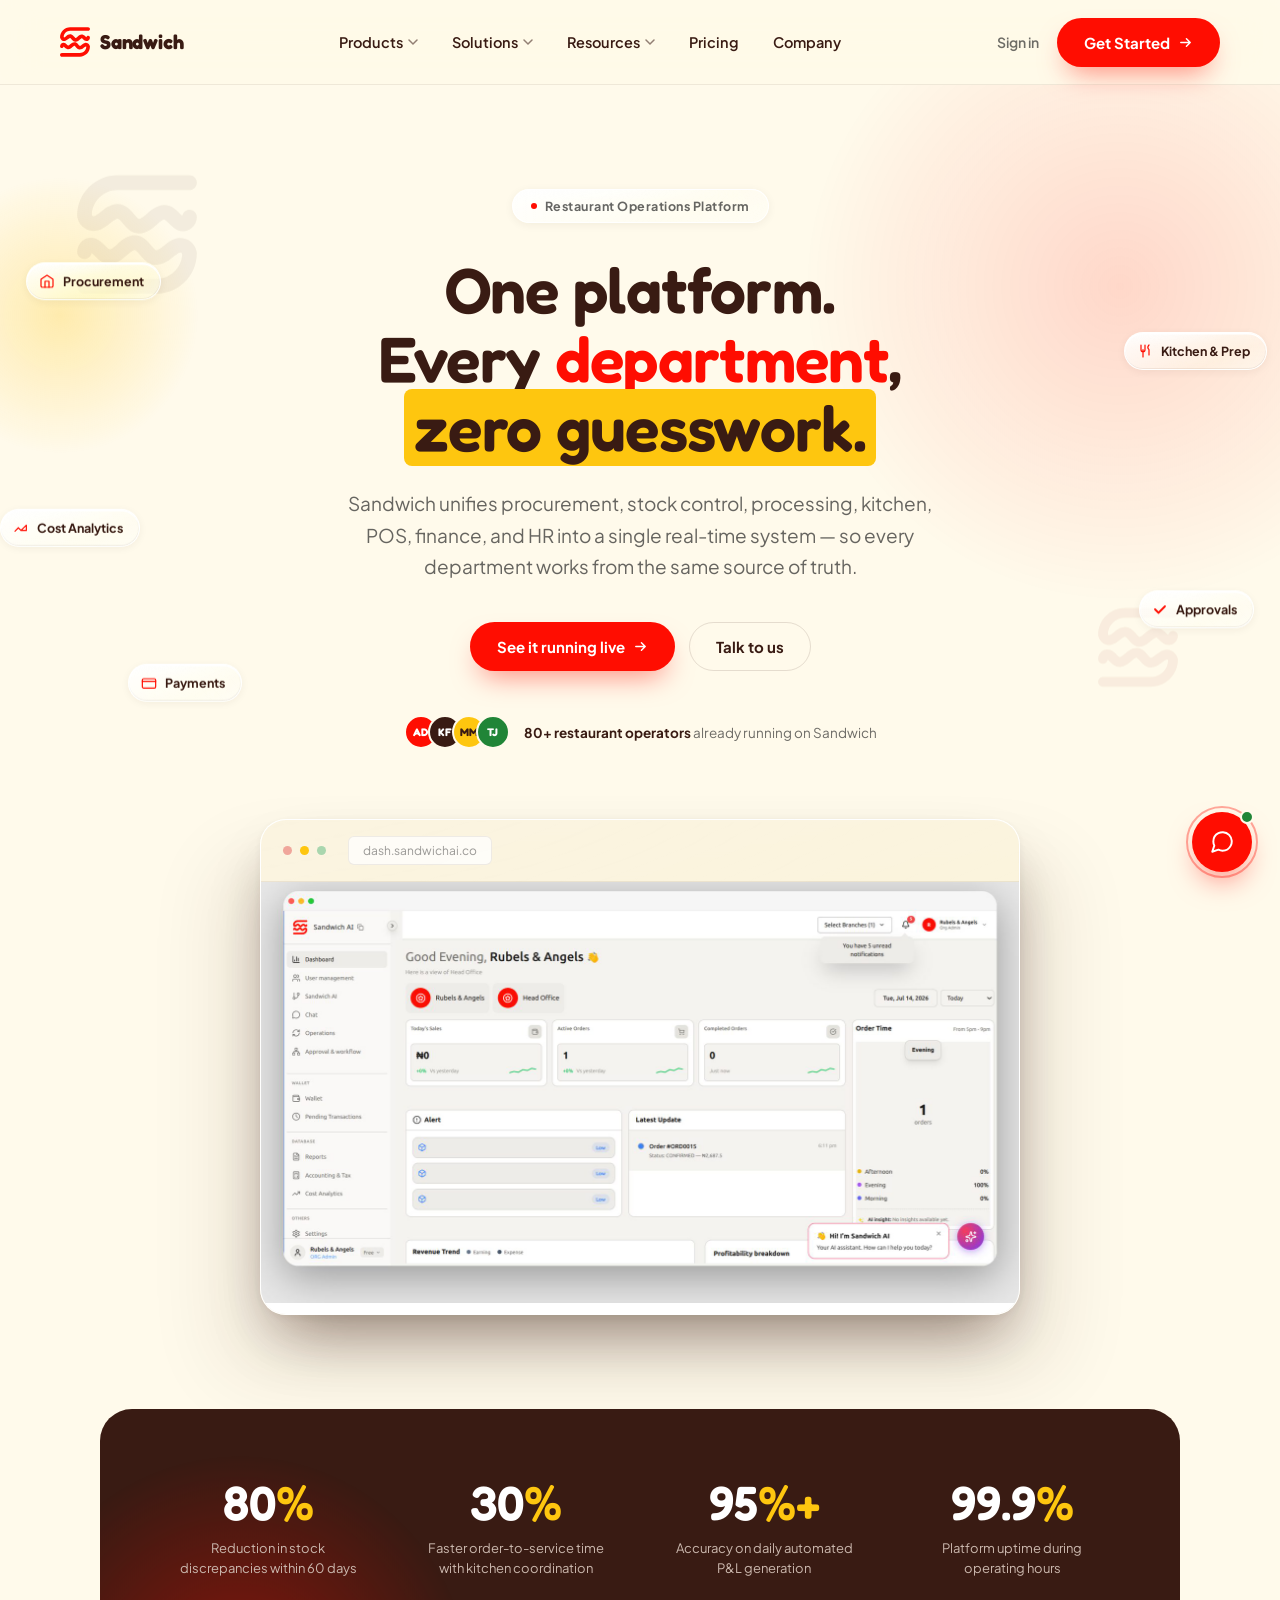
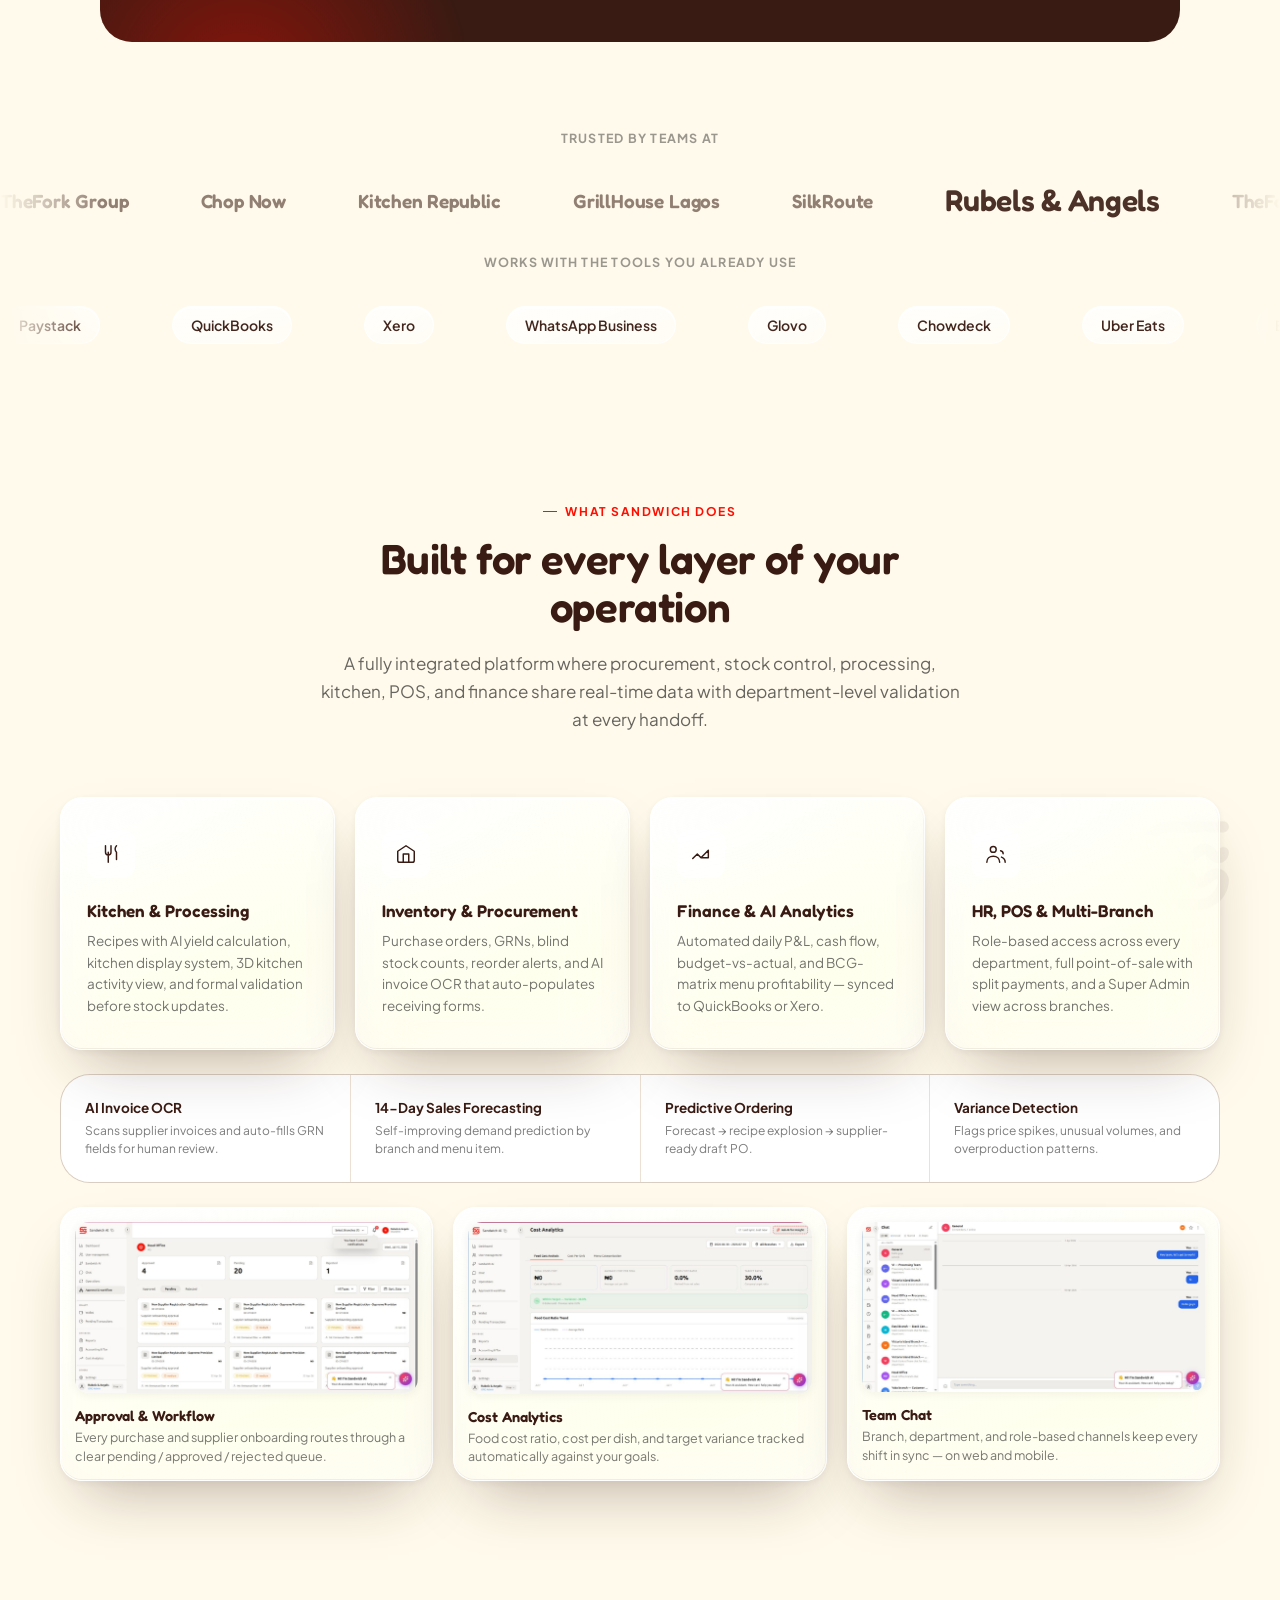
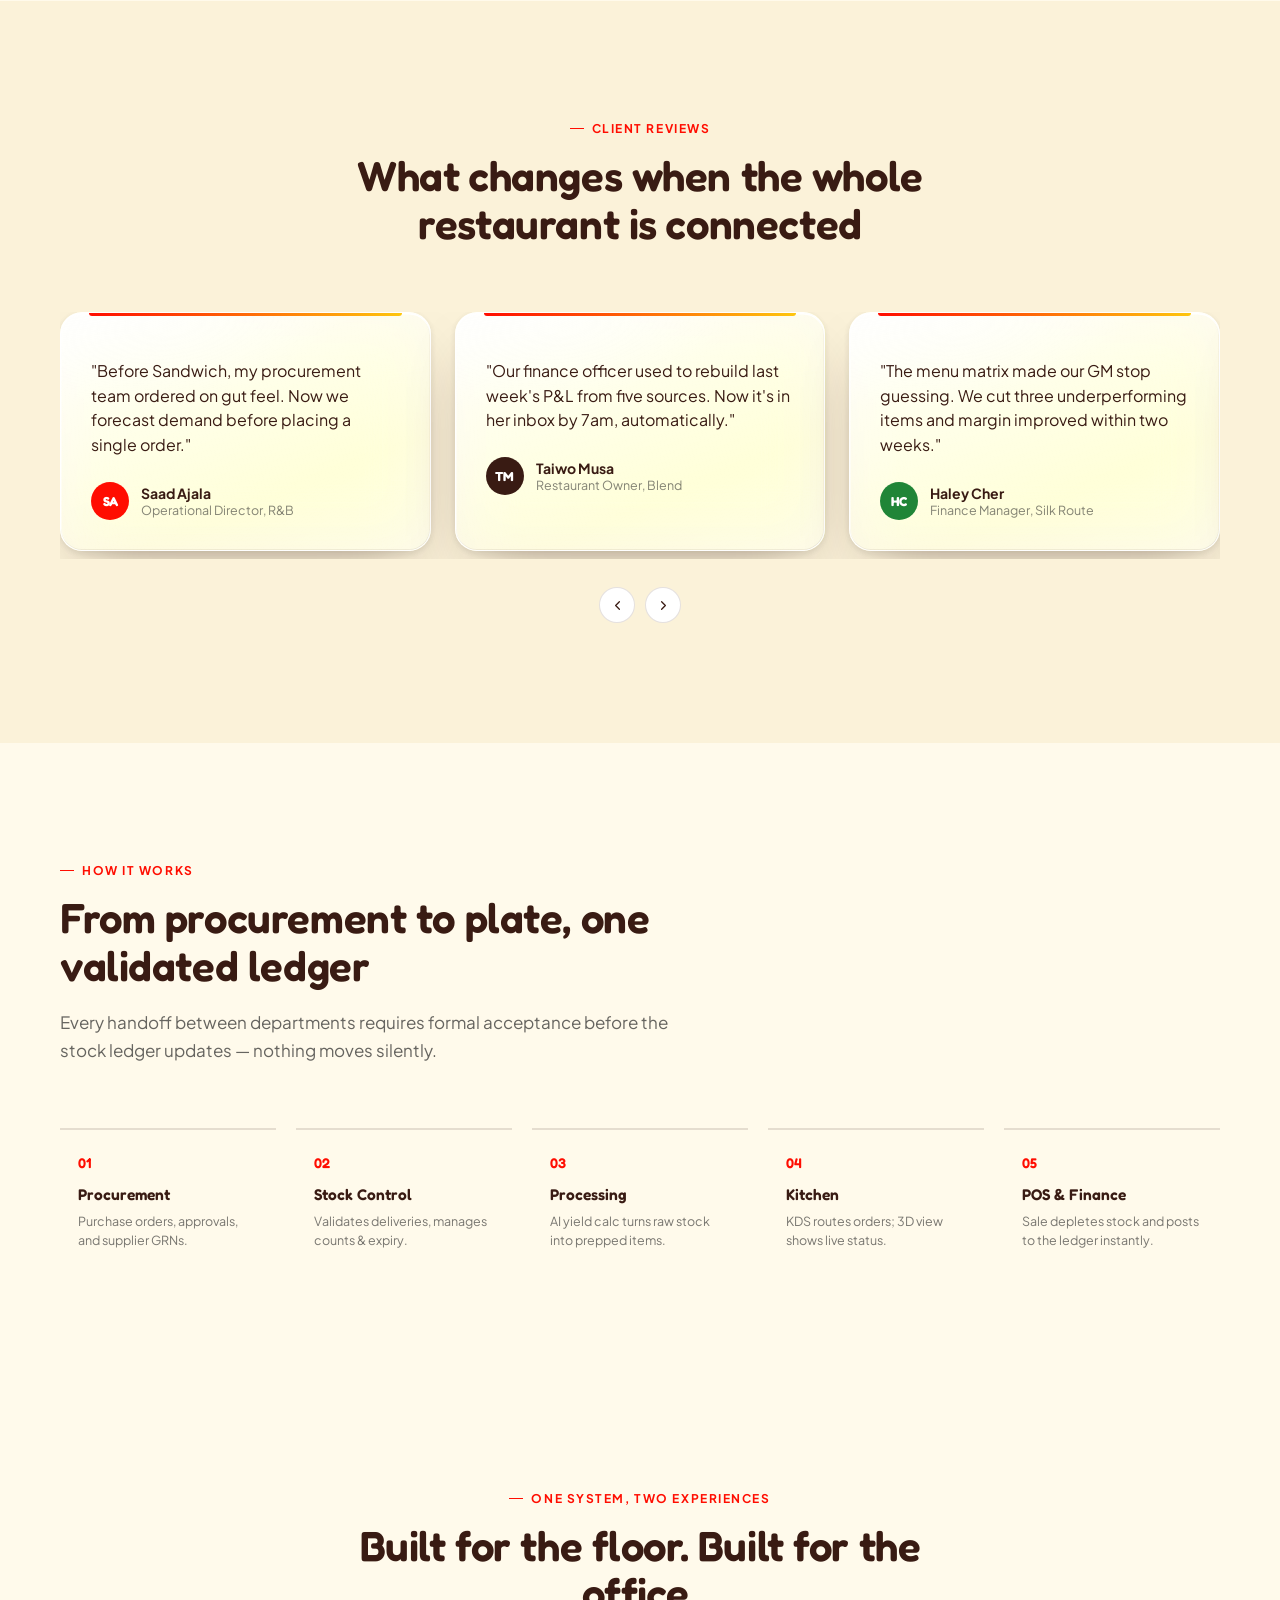
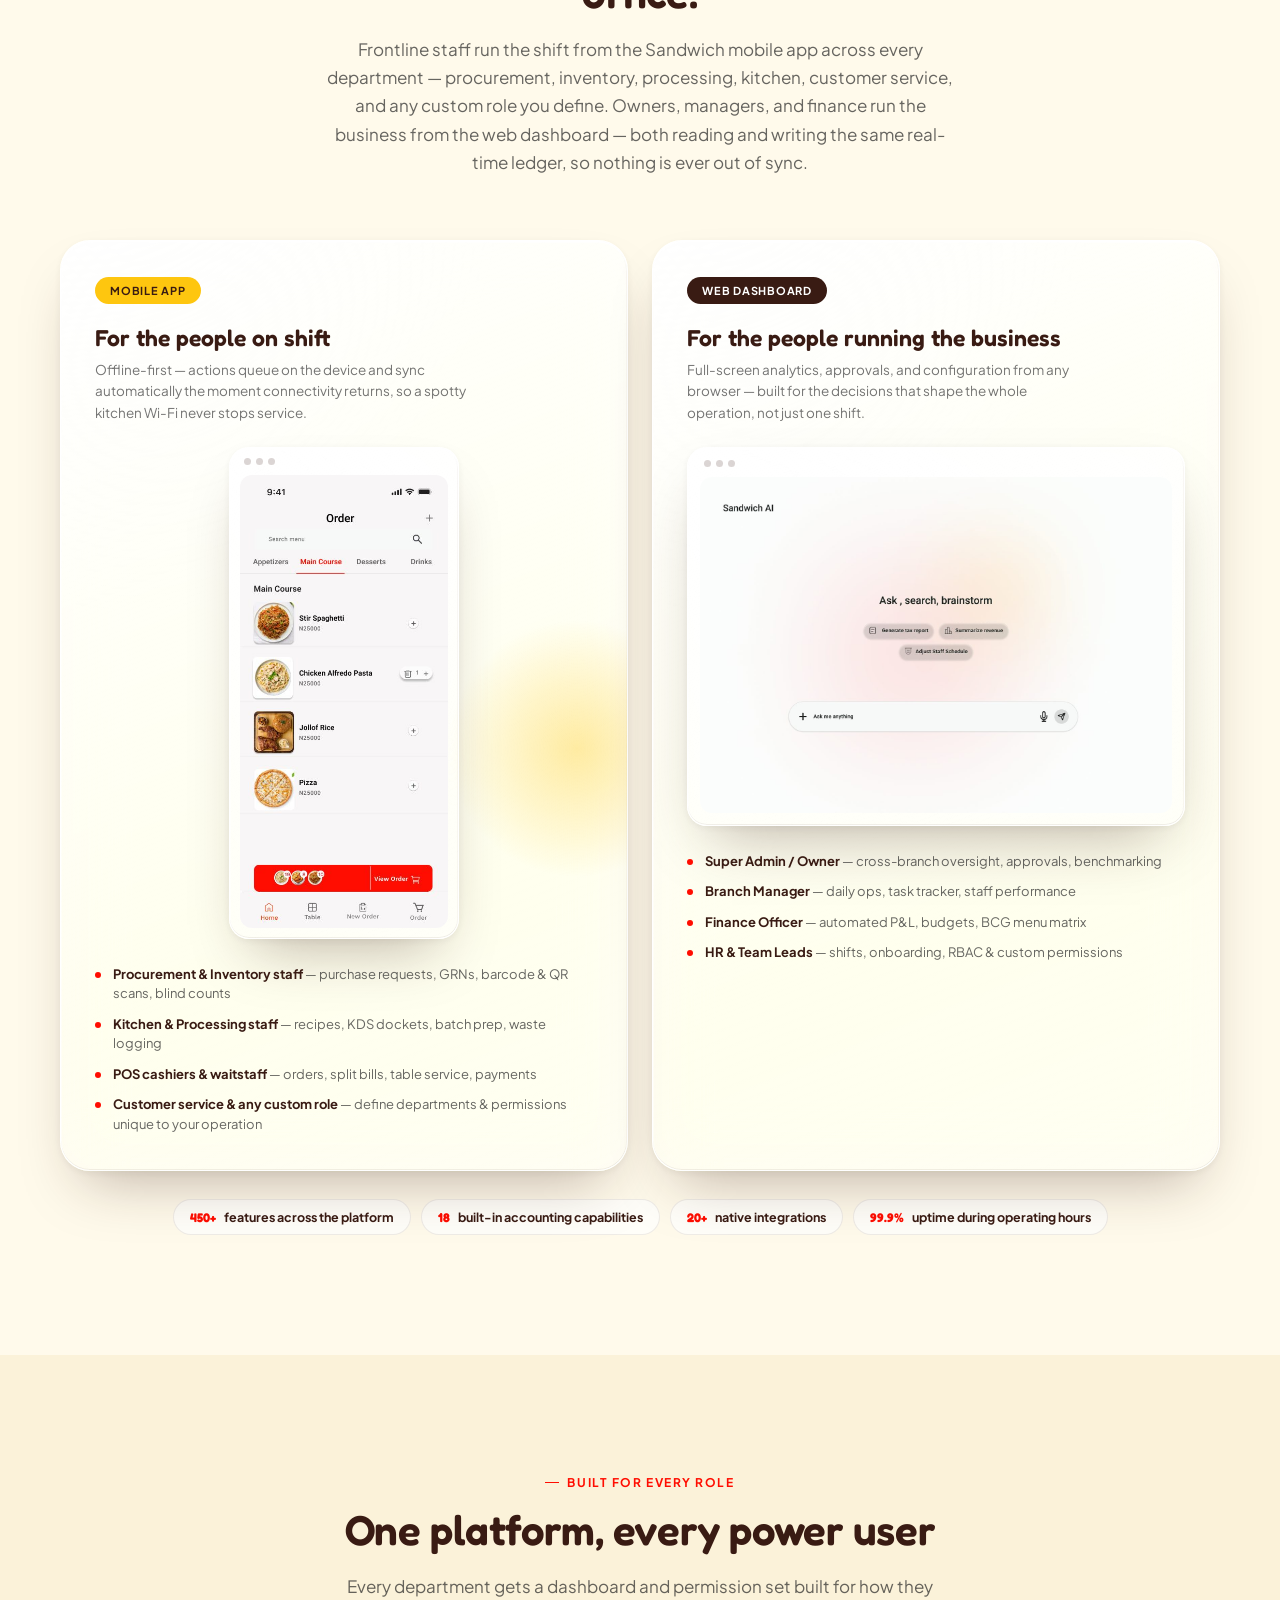
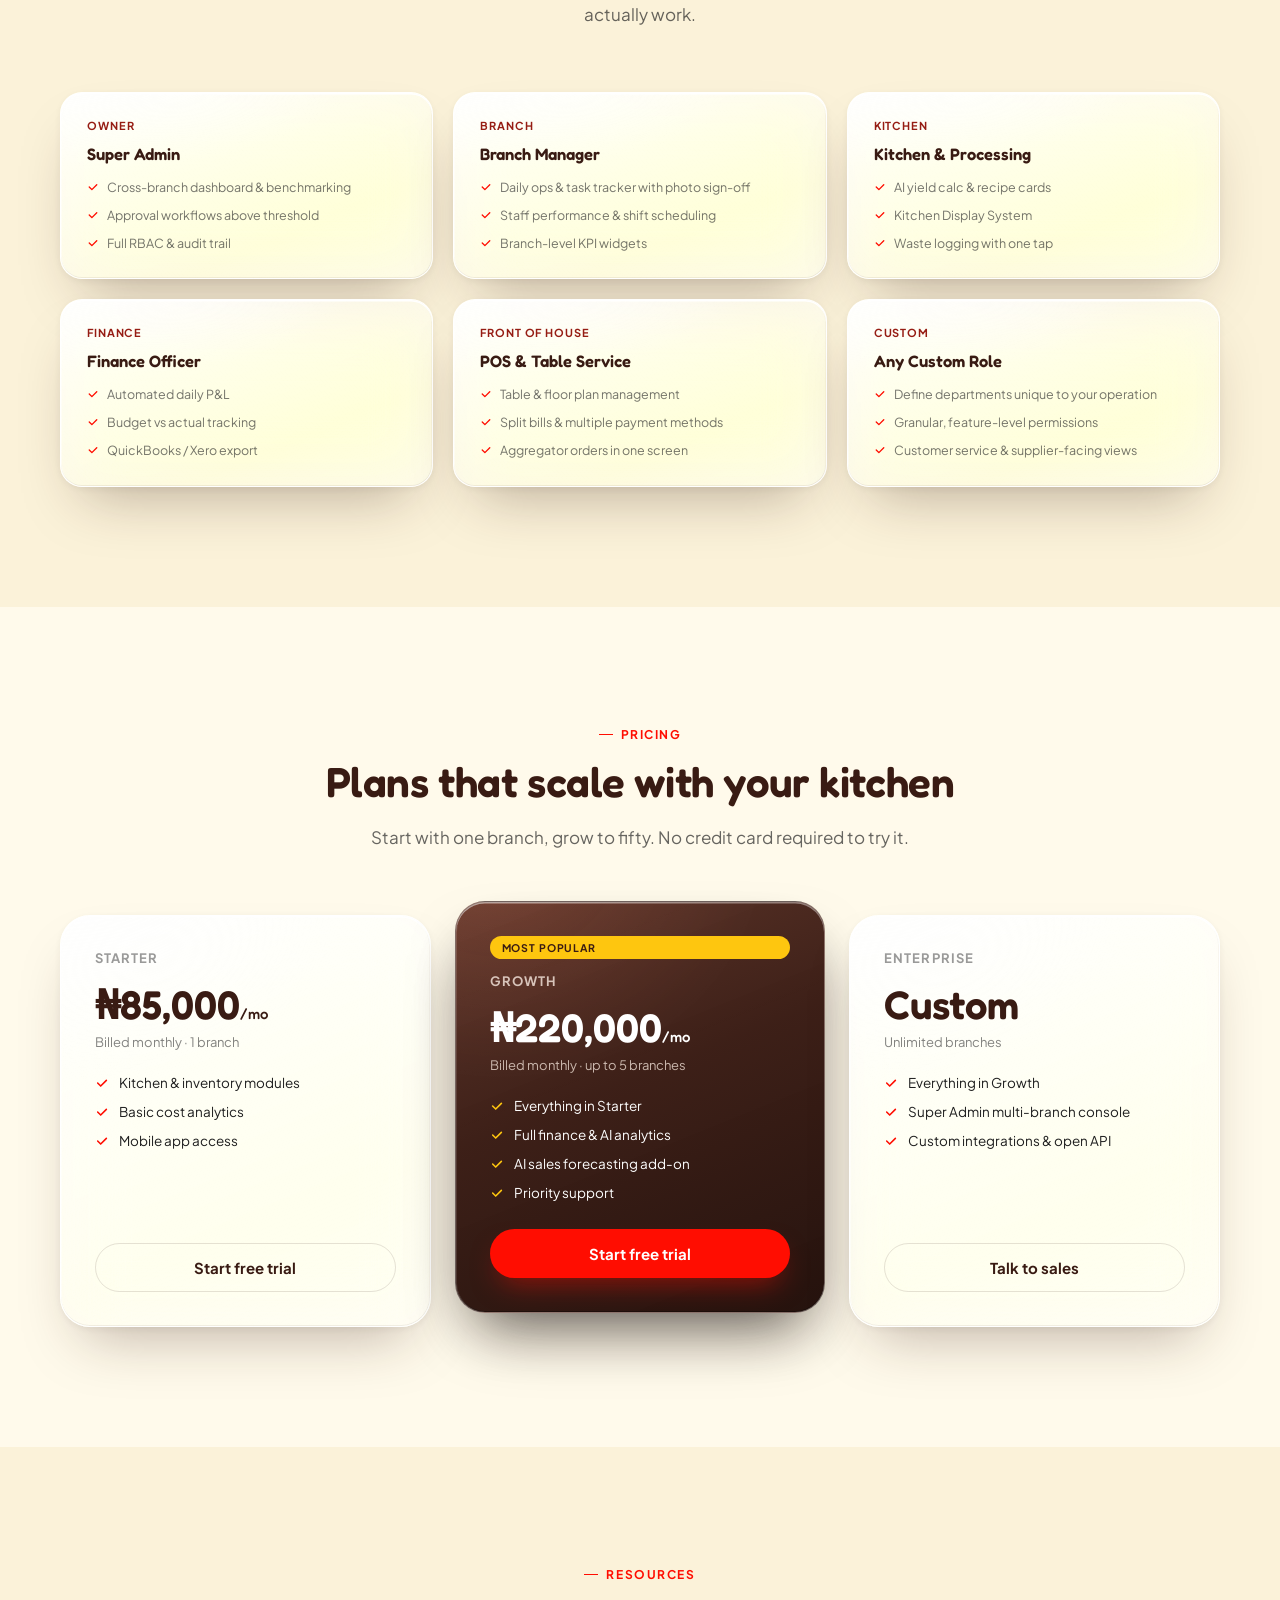
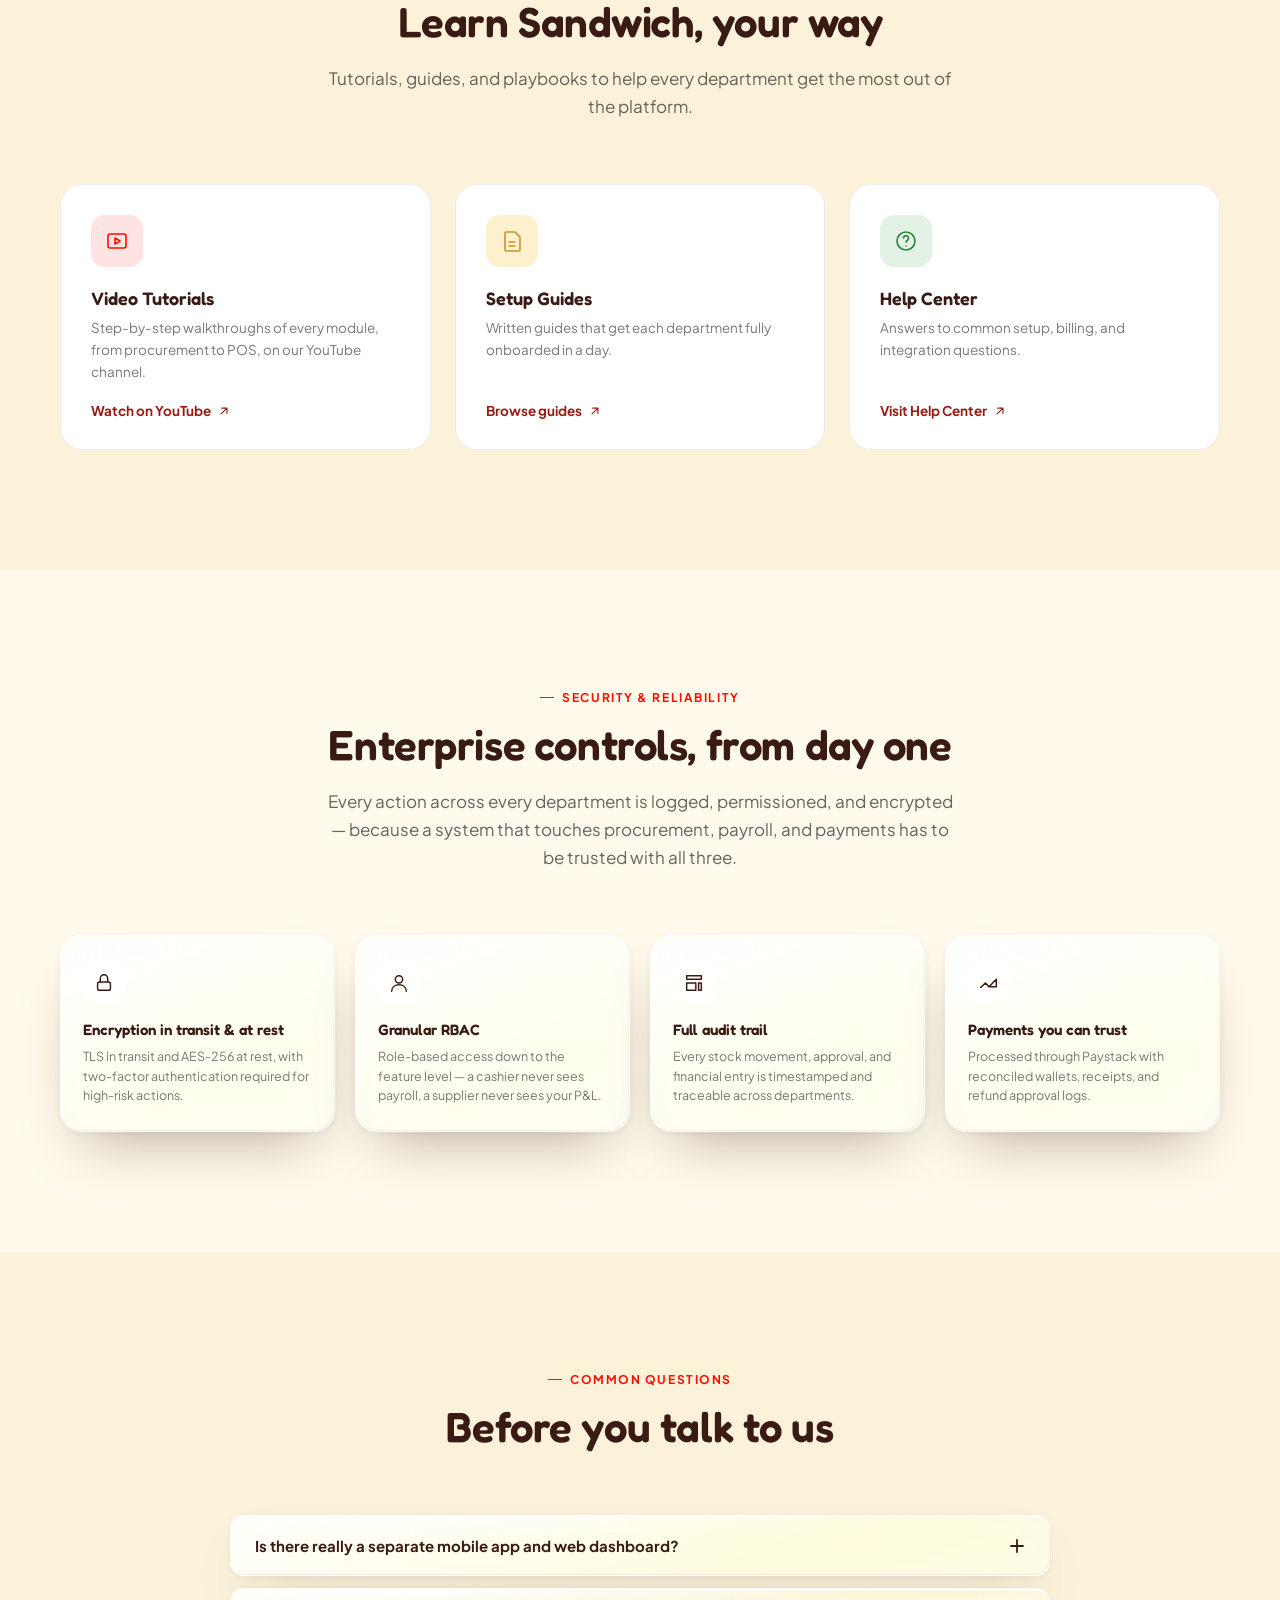
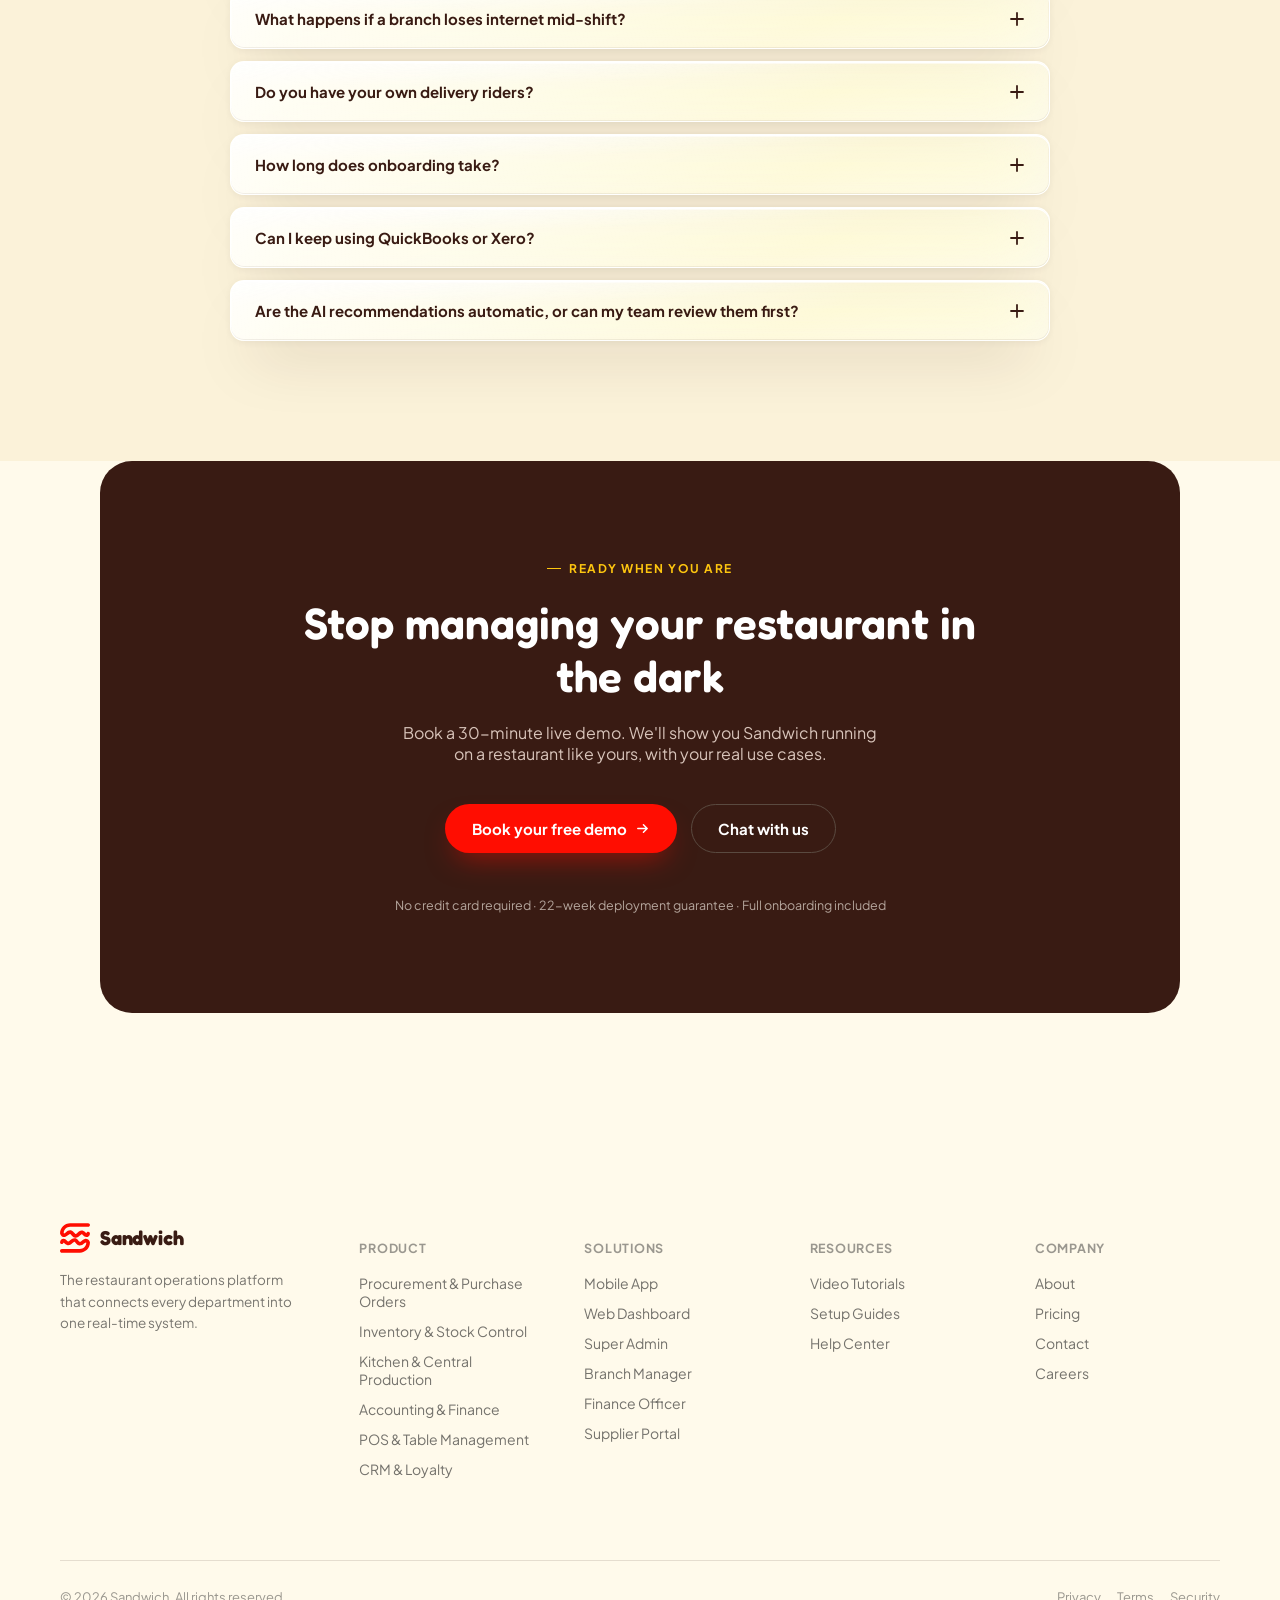
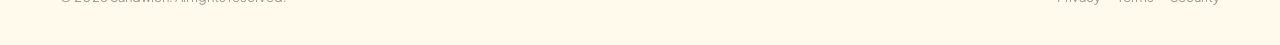
==== index.html @ 6b0c9309 "first push" ====
<!DOCTYPE html>
<html lang="en">
<head>
<meta charset="UTF-8">
<meta name="viewport" content="width=device-width, initial-scale=1.0">
<title>Sandwich — Restaurant Operations Platform</title>
<link rel="preconnect" href="https://fonts.googleapis.com">
<link rel="preconnect" href="https://fonts.gstatic.com" crossorigin>
<link rel="icon" href="[data-uri]">

<link href="https://fonts.googleapis.com/css2?family=Fredoka:wght@500;600;700&family=Plus+Jakarta+Sans:wght@400;500;600;700;800&display=swap" rel="stylesheet">
<link rel="stylesheet" href="style.css">
</head>
<body>

<!-- shared emblem symbol (traced from the real vector logo in the brand guidelines PDF, page 4 "Emblem") -->
<svg style="display:none" aria-hidden="true">
  <symbol id="emblem" viewBox="0 0 100 99">
    <path d="M 51.88 48.52 C 50.61 48.52 49.30 48.33 47.96 47.89 C 43.65 46.50 40.81 43.14 38.30 40.16 C 36.99 38.62 35.21 36.50 34.18 36.15 C 34.03 36.10 32.84 35.78 29.21 38.57 L 27.57 39.88 C 24.52 42.31 21.08 45.07 16.65 46.04 C 13.24 46.78 9.53 46.10 6.49 44.13 C 3.30 42.06 1.09 38.76 0.28 34.84 L 0.15 33.61 C 0.15 15.08 15.23 0.00 33.76 0.00 L 93.76 0.00 C 97.12 0.00 99.85 2.73 99.85 6.08 C 99.85 9.44 97.12 12.16 93.76 12.16 L 33.76 12.16 C 22.18 12.16 12.72 21.39 12.33 32.87 C 12.50 33.35 12.76 33.70 13.11 33.93 C 13.49 34.17 13.86 34.19 14.06 34.15 C 15.70 33.79 17.87 32.06 19.97 30.38 L 21.81 28.93 C 24.02 27.23 30.77 22.07 38.18 24.66 C 42.35 26.11 45.13 29.41 47.58 32.32 C 48.90 33.87 50.70 36.00 51.69 36.32 C 52.33 36.52 53.96 35.95 58.28 32.10 C 61.93 28.86 68.73 22.84 76.63 25.31 C 80.35 26.47 83.08 29.22 85.26 31.43 L 85.73 31.90 C 86.63 32.80 87.28 33.38 87.76 33.75 C 88.32 30.82 91.21 28.60 94.04 28.76 C 97.39 28.92 100.00 31.68 99.84 35.04 C 99.67 38.43 98.22 41.51 95.74 43.71 C 93.51 45.68 90.70 46.69 87.84 46.51 C 83.38 46.20 80.05 43.43 77.11 40.48 L 76.63 39.99 C 75.45 38.81 73.85 37.18 73.00 36.92 C 72.41 36.73 70.74 37.30 66.37 41.19 C 63.34 43.88 58.14 48.52 51.88 48.52" fill="#FF0D01"/>
    <path d="M 66.24 98.51 L 6.24 98.51 C 2.88 98.51 0.16 95.78 0.16 92.43 C 0.16 89.07 2.88 86.34 6.24 86.34 L 66.24 86.34 C 77.82 86.34 87.28 77.12 87.67 65.63 C 87.50 65.16 87.24 64.81 86.89 64.58 C 86.51 64.34 86.13 64.31 85.94 64.36 C 84.31 64.71 82.14 66.45 80.04 68.12 L 78.19 69.58 C 75.97 71.28 69.23 76.43 61.82 73.85 C 57.65 72.39 54.87 69.10 52.42 66.19 C 51.10 64.64 49.30 62.51 48.31 62.19 C 47.67 61.99 46.04 62.56 41.72 66.40 C 38.07 69.64 31.27 75.65 23.37 73.19 C 19.64 72.03 16.91 69.27 14.72 67.06 L 14.26 66.61 C 13.37 65.70 12.72 65.13 12.24 64.75 C 11.67 67.68 8.90 69.94 5.96 69.75 C 2.61 69.58 0.00 66.83 0.16 63.47 C 0.33 60.08 1.78 57.00 4.26 54.80 C 6.48 52.82 9.27 51.82 12.16 52.00 C 16.63 52.32 19.95 55.08 22.89 58.02 L 23.36 58.50 C 24.54 59.69 26.15 61.32 27.00 61.58 C 27.59 61.77 29.26 61.21 33.63 57.32 C 37.27 54.08 44.06 48.03 52.04 50.61 C 56.35 52.00 59.19 55.37 61.70 58.34 C 63.01 59.89 64.79 62.00 65.82 62.36 C 65.93 62.40 67.15 62.72 70.79 59.93 L 72.45 58.62 C 75.48 56.19 78.93 53.44 83.34 52.47 C 86.77 51.72 90.49 52.42 93.51 54.38 C 96.70 56.45 98.91 59.74 99.72 63.66 L 99.85 64.89 C 99.85 83.43 84.77 98.51 66.24 98.51" fill="#FF0D01"/>
  </symbol>
  <symbol id="emblem-mono" viewBox="0 0 100 99">
    <path d="M 51.88 48.52 C 50.61 48.52 49.30 48.33 47.96 47.89 C 43.65 46.50 40.81 43.14 38.30 40.16 C 36.99 38.62 35.21 36.50 34.18 36.15 C 34.03 36.10 32.84 35.78 29.21 38.57 L 27.57 39.88 C 24.52 42.31 21.08 45.07 16.65 46.04 C 13.24 46.78 9.53 46.10 6.49 44.13 C 3.30 42.06 1.09 38.76 0.28 34.84 L 0.15 33.61 C 0.15 15.08 15.23 0.00 33.76 0.00 L 93.76 0.00 C 97.12 0.00 99.85 2.73 99.85 6.08 C 99.85 9.44 97.12 12.16 93.76 12.16 L 33.76 12.16 C 22.18 12.16 12.72 21.39 12.33 32.87 C 12.50 33.35 12.76 33.70 13.11 33.93 C 13.49 34.17 13.86 34.19 14.06 34.15 C 15.70 33.79 17.87 32.06 19.97 30.38 L 21.81 28.93 C 24.02 27.23 30.77 22.07 38.18 24.66 C 42.35 26.11 45.13 29.41 47.58 32.32 C 48.90 33.87 50.70 36.00 51.69 36.32 C 52.33 36.52 53.96 35.95 58.28 32.10 C 61.93 28.86 68.73 22.84 76.63 25.31 C 80.35 26.47 83.08 29.22 85.26 31.43 L 85.73 31.90 C 86.63 32.80 87.28 33.38 87.76 33.75 C 88.32 30.82 91.21 28.60 94.04 28.76 C 97.39 28.92 100.00 31.68 99.84 35.04 C 99.67 38.43 98.22 41.51 95.74 43.71 C 93.51 45.68 90.70 46.69 87.84 46.51 C 83.38 46.20 80.05 43.43 77.11 40.48 L 76.63 39.99 C 75.45 38.81 73.85 37.18 73.00 36.92 C 72.41 36.73 70.74 37.30 66.37 41.19 C 63.34 43.88 58.14 48.52 51.88 48.52" fill="currentColor"/>
    <path d="M 66.24 98.51 L 6.24 98.51 C 2.88 98.51 0.16 95.78 0.16 92.43 C 0.16 89.07 2.88 86.34 6.24 86.34 L 66.24 86.34 C 77.82 86.34 87.28 77.12 87.67 65.63 C 87.50 65.16 87.24 64.81 86.89 64.58 C 86.51 64.34 86.13 64.31 85.94 64.36 C 84.31 64.71 82.14 66.45 80.04 68.12 L 78.19 69.58 C 75.97 71.28 69.23 76.43 61.82 73.85 C 57.65 72.39 54.87 69.10 52.42 66.19 C 51.10 64.64 49.30 62.51 48.31 62.19 C 47.67 61.99 46.04 62.56 41.72 66.40 C 38.07 69.64 31.27 75.65 23.37 73.19 C 19.64 72.03 16.91 69.27 14.72 67.06 L 14.26 66.61 C 13.37 65.70 12.72 65.13 12.24 64.75 C 11.67 67.68 8.90 69.94 5.96 69.75 C 2.61 69.58 0.00 66.83 0.16 63.47 C 0.33 60.08 1.78 57.00 4.26 54.80 C 6.48 52.82 9.27 51.82 12.16 52.00 C 16.63 52.32 19.95 55.08 22.89 58.02 L 23.36 58.50 C 24.54 59.69 26.15 61.32 27.00 61.58 C 27.59 61.77 29.26 61.21 33.63 57.32 C 37.27 54.08 44.06 48.03 52.04 50.61 C 56.35 52.00 59.19 55.37 61.70 58.34 C 63.01 59.89 64.79 62.00 65.82 62.36 C 65.93 62.40 67.15 62.72 70.79 59.93 L 72.45 58.62 C 75.48 56.19 78.93 53.44 83.34 52.47 C 86.77 51.72 90.49 52.42 93.51 54.38 C 96.70 56.45 98.91 59.74 99.72 63.66 L 99.85 64.89 C 99.85 83.43 84.77 98.51 66.24 98.51" fill="currentColor"/>
  </symbol>
</svg>

<header class="site">
  <div class="wrap nav">
    <a href="#" class="logo"><svg class="mark"><use href="#emblem"/></svg>Sandwich</a>

    <nav class="navlinks">
      <div class="navitem">
        <a href="#" tabindex="0">Products <svg viewBox="0 0 10 6" fill="none"><path d="M1 1l4 4 4-4" stroke="currentColor" stroke-width="1.5" stroke-linecap="round"/></svg></a>
        <div class="mega mega-products">
          <div class="mega-eyebrow">15+ modules, one real-time ledger — all live in production</div>
          <div class="mega-cols">
            <div>
              <div class="mega-col-h">Operations</div>
              <a href="#" class="mega-link"><span class="dot"></span>Procurement &amp; Purchase Orders</a>
              <a href="#" class="mega-link"><span class="dot"></span>Inventory &amp; Stock Control</a>
              <a href="#" class="mega-link"><span class="dot"></span>Supplier Management</a>
              <a href="#" class="mega-link"><span class="dot"></span>Recipe Management &amp; AI Yield Calc</a>
              <a href="#" class="mega-link"><span class="dot"></span>Kitchen, Central Production &amp; KDS</a>
              <a href="#" class="mega-link"><span class="dot"></span>Inter-Branch Transfers &amp; Logistics</a>
            </div>
            <div>
              <div class="mega-col-h">Money &amp; Growth</div>
              <a href="#" class="mega-link"><span class="dot"></span>Accounting &amp; Finance</a>
              <a href="#" class="mega-link"><span class="dot"></span>Budgets &amp; Cost Analytics</a>
              <a href="#" class="mega-link"><span class="dot"></span>AI Forecasting &amp; Predictive Ordering</a>
              <a href="#" class="mega-link"><span class="dot"></span>Payments &amp; Wallets</a>
              <a href="#" class="mega-link"><span class="dot"></span>Reports &amp; Business Intelligence</a>
            </div>
            <div>
              <div class="mega-col-h">Front of House &amp; People</div>
              <a href="#" class="mega-link"><span class="dot"></span>POS &amp; Table Management</a>
              <a href="#" class="mega-link"><span class="dot"></span>Online Ordering &amp; Aggregators</a>
              <a href="#" class="mega-link"><span class="dot"></span>CRM, Loyalty &amp; Gift Cards</a>
              <a href="#" class="mega-link"><span class="dot"></span>Team Chat, RBAC &amp; Custom Roles</a>
              <a href="#" class="mega-link"><span class="dot"></span>Branches &amp; Multi-Location</a>
            </div>
          </div>
          <div class="mega-foot">
            <span style="font-size:12.5px; color:rgba(30,30,30,0.6);">One connected system — every module shares real-time data.</span>
            <a href="#" class="cta-link">See all modules →</a>
          </div>
        </div>
      </div>

      <div class="navitem">
        <a href="#" tabindex="0">Solutions <svg viewBox="0 0 10 6" fill="none"><path d="M1 1l4 4 4-4" stroke="currentColor" stroke-width="1.5" stroke-linecap="round"/></svg></a>
        <div class="mega mega-solutions">
          <div class="mega-eyebrow">One platform, two experiences</div>
          <div class="mega-split">
            <div class="mega-split-col">
              <div class="mega-split-h"><span class="chip-ico"><svg viewBox="0 0 24 24" fill="none" stroke-width="1.8" stroke-linecap="round" stroke-linejoin="round"><rect x="7" y="2" width="10" height="20" rx="2"/><path d="M11 18h2"/></svg></span>Mobile App</div>
              <p class="mega-split-sub">Offline-first, for every staff role on the floor — every shift.</p>
              <div class="mega-split-tags">
                <span class="mega-tag">Procurement</span>
                <span class="mega-tag">Inventory</span>
                <span class="mega-tag">Kitchen &amp; Processing</span>
                <span class="mega-tag">Customer Service</span>
                <span class="mega-tag">Custom Roles</span>
              </div>
            </div>
            <div class="mega-split-col">
              <div class="mega-split-h"><span class="chip-ico dark"><svg viewBox="0 0 24 24" fill="none" stroke-width="1.8" stroke-linecap="round" stroke-linejoin="round"><rect x="2" y="4" width="20" height="13" rx="2"/><path d="M8 21h8M12 17v4"/></svg></span>Web Dashboard</div>
              <p class="mega-split-sub">Full-screen oversight, from any browser, any device.</p>
              <div class="mega-split-tags">
                <span class="mega-tag">Super Admin</span>
                <span class="mega-tag">Branch Manager</span>
                <span class="mega-tag">Finance Officer</span>
                <span class="mega-tag">HR</span>
              </div>
            </div>
          </div>
          <div class="mega-foot">
            <span style="font-size:12.5px; color:rgba(30,30,30,0.6);">Same ledger, right-sized for how each role actually works.</span>
            <a href="#access" class="cta-link">See how it splits →</a>
          </div>
        </div>
      </div>

      <div class="navitem">
        <a href="#" tabindex="0">Resources <svg viewBox="0 0 10 6" fill="none"><path d="M1 1l4 4 4-4" stroke="currentColor" stroke-width="1.5" stroke-linecap="round"/></svg></a>
        <div class="mega mega-resources">
          <div class="mega-eyebrow">Learn Sandwich, your way</div>
          <div class="mega-grid cols-3">
            <div class="mega-row" style="flex-direction:column;"><div class="mega-icon"><svg viewBox="0 0 24 24" fill="none" stroke-width="1.6" stroke-linecap="round" stroke-linejoin="round"><rect x="3" y="5" width="18" height="14" rx="2"/><path d="M10 9l5 3-5 3z"/></svg></div><p class="mega-title" style="margin-top:12px;">Video Tutorials</p><p class="mega-desc">Walkthroughs of every module.</p></div>
            <div class="mega-row" style="flex-direction:column;"><div class="mega-icon"><svg viewBox="0 0 24 24" fill="none" stroke-width="1.6" stroke-linecap="round" stroke-linejoin="round"><path d="M6 3h9l5 5v13a1 1 0 01-1 1H6a1 1 0 01-1-1V4a1 1 0 011-1z"/><path d="M9 13h6M9 17h6"/></svg></div><p class="mega-title" style="margin-top:12px;">Setup Guides</p><p class="mega-desc">Onboard your team in a day.</p></div>
            <div class="mega-row" style="flex-direction:column;"><div class="mega-icon"><svg viewBox="0 0 24 24" fill="none" stroke-width="1.6" stroke-linecap="round" stroke-linejoin="round"><circle cx="12" cy="12" r="9"/><path d="M9.5 9a2.5 2.5 0 015 .5c0 1.7-2.3 1.8-2.5 3.5M12 17h.01"/></svg></div><p class="mega-title" style="margin-top:12px;">Help Center</p><p class="mega-desc">Setup, billing &amp; integrations.</p></div>
          </div>
        </div>
      </div>

      <div class="navitem"><a href="#pricing">Pricing</a></div>
      <div class="navitem"><a href="#">Company</a></div>
    </nav>

    <div class="navcta">
      <a href="#" class="signin">Sign in</a>
      <a href="#" class="btn btn-accent">Get Started <svg viewBox="0 0 16 16" fill="none"><path d="M3 8h10M9 4l4 4-4 4" stroke="currentColor" stroke-width="1.6" stroke-linecap="round" stroke-linejoin="round"/></svg></a>
    </div>
  </div>
</header>

<main>
  <section class="hero">
    <div class="parallax-field">
      <div class="pl" data-speed="0.25" style="top:-140px; right:-160px; width:640px; height:640px; border-radius:50%; background:radial-gradient(circle at center, rgba(255,13,1,0.14), rgba(255,13,1,0) 70%);"></div>
      <div class="pl" data-speed="0.12" style="top:80px; left:-80px; width:280px; height:280px; border-radius:50%; background:radial-gradient(circle at center, rgba(254,198,15,0.28), rgba(254,198,15,0) 70%);"></div>
      <div class="pl emblem-ghost" data-speed="0.35" style="top:60px; left:6%; width:120px; height:120px; color:#391B13;"><svg><use href="#emblem-mono"/></svg></div>
      <div class="pl emblem-ghost" data-speed="0.5" style="top:480px; right:8%; width:80px; height:80px; color:#961D14;"><svg><use href="#emblem-mono"/></svg></div>

      <!-- conceptual floating module chips -->
      <div class="pl" data-speed="0.32" style="top:150px; left:2%;">
        <div class="concept-chip glass"><svg viewBox="0 0 24 24" fill="none" stroke-width="1.8" stroke-linecap="round" stroke-linejoin="round"><path d="M3 9l9-6 9 6v10a2 2 0 01-2 2H5a2 2 0 01-2-2V9z"/><path d="M9 21V12h6v9"/></svg>Procurement</div>
      </div>
      <div class="pl" data-speed="0.2" style="top:230px; right:1%;">
        <div class="concept-chip glass d2"><svg viewBox="0 0 24 24" fill="none" stroke-width="1.8" stroke-linecap="round" stroke-linejoin="round"><path d="M6 3v7a3 3 0 006 0V3M9 10v11M18 3c-2 2-2 5 0 7v8"/></svg>Kitchen &amp; Prep</div>
      </div>
      <div class="pl" data-speed="0.28" style="top:400px; left:0%;">
        <div class="concept-chip glass d3"><svg viewBox="0 0 24 24" fill="none" stroke-width="1.8" stroke-linecap="round" stroke-linejoin="round"><path d="M3 17l5-5 4 4 8-8M20 8v8h-8"/></svg>Cost Analytics</div>
      </div>
      <div class="pl" data-speed="0.18" style="top:490px; right:2%;">
        <div class="concept-chip glass d4"><svg viewBox="0 0 16 16" fill="none"><path d="M3 8l3.5 3.5L13 5" stroke-width="1.8" stroke-linecap="round" stroke-linejoin="round"/></svg>Approvals</div>
      </div>
      <div class="pl" data-speed="0.22" style="top:560px; left:10%;">
        <div class="concept-chip glass d5"><svg viewBox="0 0 24 24" fill="none" stroke-width="1.8" stroke-linecap="round" stroke-linejoin="round"><rect x="2" y="6" width="20" height="14" rx="2"/><path d="M2 10h20"/></svg>Payments</div>
      </div>
    </div>
    <div class="wrap hero-inner">
      <span class="badge glass"><span class="dot"></span> Restaurant Operations Platform</span>
      <h1>One platform.<br>Every <span class="hl">department</span>,<br><span class="mark-yellow">zero guesswork.</span></h1>
      <p class="lede">Sandwich unifies procurement, stock control, processing, kitchen, POS, finance, and HR into a single real-time system — so every department works from the same source of truth.</p>
      <div class="hero-ctas">
        <a href="#" class="btn btn-accent">See it running live <svg viewBox="0 0 16 16" fill="none"><path d="M3 8h10M9 4l4 4-4 4" stroke="currentColor" stroke-width="1.6" stroke-linecap="round" stroke-linejoin="round"/></svg></a>
        <a href="#" class="btn btn-ghost">Talk to us</a>
      </div>
      <div class="social-row">
        <div class="avatars">
          <span style="background:#FF0D01;">AD</span>
          <span style="background:#391B13;">KF</span>
          <span style="background:#FEC60F; color:#391B13;">MM</span>
          <span style="background:#208537;">TJ</span>
        </div>
        <span class="txt"><strong>80+ restaurant operators</strong> already running on Sandwich</span>
      </div>

      <div class="shot-wrap" id="shotWrap">
        <div class="shot">
          <div class="shot-bar"><i></i><i></i><i></i><span class="url">dash.sandwichai.co</span></div>
          <div class="shot-media" id="shotMedia">
            <img src="[data-uri]" alt="Sandwich web dashboard showing sales, active orders and revenue trend">
          </div>
        </div>
      </div>
    </div>
  </section>

  <section style="padding:100px 0 0;">
    <div class="wrap">
      <div class="stats-band reveal">
        <div class="parallax-field">
          <div class="pl" data-speed="0.15" style="top:-160px; left:-100px; width:480px; height:480px; border-radius:50%; background:radial-gradient(circle, rgba(255,13,1,0.4), rgba(255,13,1,0) 68%);"></div>
          <div class="pl" data-speed="0.22" style="bottom:-140px; right:-80px; width:380px; height:380px; border-radius:50%; background:radial-gradient(circle, rgba(254,198,15,0.22), rgba(254,198,15,0) 68%);"></div>
        </div>
        <div class="stats-grid">
          <div class="stat"><div class="num">80<span class="accent">%</span></div><div class="lbl">Reduction in stock discrepancies within 60 days</div></div>
          <div class="stat"><div class="num">30<span class="accent">%</span></div><div class="lbl">Faster order-to-service time with kitchen coordination</div></div>
          <div class="stat"><div class="num">95<span class="accent">%+</span></div><div class="lbl">Accuracy on daily automated P&amp;L generation</div></div>
          <div class="stat"><div class="num">99.9<span class="accent">%</span></div><div class="lbl">Platform uptime during operating hours</div></div>
        </div>
      </div>
    </div>
  </section>

  <section class="logos-section reveal">
    <div class="wrap">
      <div class="logos-label">Trusted by teams at</div>
    </div>
    <div class="marquee">
      <div class="marquee-track" id="marqueeTrack">
        <span class="lg">TheFork Group</span>
        <span class="lg">Chop Now</span>
        <span class="lg">Kitchen Republic</span>
        <span class="lg">GrillHouse Lagos</span>
        <span class="lg">SilkRoute</span>
        <span class="lg featured">Rubels &amp; Angels</span>
        <span class="lg">TheFork Group</span>
        <span class="lg">Chop Now</span>
        <span class="lg">Kitchen Republic</span>
        <span class="lg">GrillHouse Lagos</span>
        <span class="lg">SilkRoute</span>
        <span class="lg featured">Rubels &amp; Angels</span>
      </div>
    </div>
    <div class="wrap" style="margin-top:36px;">
      <div class="logos-label">Works with the tools you already use</div>
    </div>
    <div class="marquee marquee-2">
      <div class="marquee-track">
        <span class="int-pill">Paystack</span><span class="int-pill">QuickBooks</span><span class="int-pill">Xero</span>
        <span class="int-pill">WhatsApp Business</span><span class="int-pill">Glovo</span><span class="int-pill">Chowdeck</span>
        <span class="int-pill">Uber Eats</span><span class="int-pill">Bolt Food</span><span class="int-pill">Twilio</span><span class="int-pill">SendGrid</span>
        <span class="int-pill">Paystack</span><span class="int-pill">QuickBooks</span><span class="int-pill">Xero</span>
        <span class="int-pill">WhatsApp Business</span><span class="int-pill">Glovo</span><span class="int-pill">Chowdeck</span>
        <span class="int-pill">Uber Eats</span><span class="int-pill">Bolt Food</span><span class="int-pill">Twilio</span><span class="int-pill">SendGrid</span>
      </div>
    </div>
  </section>

  <section id="features" class="reveal">
    <div class="parallax-field">
      <div class="pl emblem-ghost" data-speed="0.2" style="top:40px; right:4%; width:90px; height:90px; color:#391B13;"><svg><use href="#emblem-mono"/></svg></div>
      <div class="pl" data-speed="0.15" style="bottom:-100px; left:-120px; width:360px; height:360px; border-radius:50%; background:radial-gradient(circle, rgba(254,198,15,0.18), rgba(254,198,15,0) 70%);"></div>
    </div>
    <div class="wrap">
      <div class="section-head center">
        <span class="eyebrow" style="justify-content:center;">What Sandwich does</span>
        <h2>Built for every layer of your operation</h2>
        <p class="lede">A fully integrated platform where procurement, stock control, processing, kitchen, POS, and finance share real-time data with department-level validation at every handoff.</p>
      </div>
      <div class="feat-grid">
        <div class="feat-card">
          <div class="feat-icon"><svg viewBox="0 0 24 24" fill="none" stroke-width="1.6" stroke-linecap="round" stroke-linejoin="round"><path d="M6 3v7a3 3 0 006 0V3M9 10v11M18 3c-2 2-2 5 0 7v8"/></svg></div>
          <h3>Kitchen & Processing</h3>
          <p>Recipes with AI yield calculation, kitchen display system, 3D kitchen activity view, and formal validation before stock updates.</p>
        </div>
        <div class="feat-card">
          <div class="feat-icon"><svg viewBox="0 0 24 24" fill="none" stroke-width="1.6" stroke-linecap="round" stroke-linejoin="round"><path d="M3 9l9-6 9 6v10a2 2 0 01-2 2H5a2 2 0 01-2-2V9z"/><path d="M9 21V12h6v9"/></svg></div>
          <h3>Inventory & Procurement</h3>
          <p>Purchase orders, GRNs, blind stock counts, reorder alerts, and AI invoice OCR that auto-populates receiving forms.</p>
        </div>
        <div class="feat-card">
          <div class="feat-icon"><svg viewBox="0 0 24 24" fill="none" stroke-width="1.6" stroke-linecap="round" stroke-linejoin="round"><path d="M3 17l5-5 4 4 8-8M20 8v8h-8"/></svg></div>
          <h3>Finance & AI Analytics</h3>
          <p>Automated daily P&amp;L, cash flow, budget-vs-actual, and BCG-matrix menu profitability — synced to QuickBooks or Xero.</p>
        </div>
        <div class="feat-card">
          <div class="feat-icon"><svg viewBox="0 0 24 24" fill="none" stroke-width="1.6" stroke-linecap="round" stroke-linejoin="round"><circle cx="9" cy="7" r="3.2"/><path d="M2 21c0-4 3-6.5 7-6.5S16 17 16 21"/><path d="M17 8.5c1.6.3 2.8 1.5 2.8 3.2M22 21c0-2.8-1.7-4.8-4-5.6"/></svg></div>
          <h3>HR, POS & Multi-Branch</h3>
          <p>Role-based access across every department, full point-of-sale with split payments, and a Super Admin view across branches.</p>
        </div>
      </div>

      <div class="ai-strip">
        <div class="ai-item"><div class="t">AI Invoice OCR</div><div class="d">Scans supplier invoices and auto-fills GRN fields for human review.</div></div>
        <div class="ai-item"><div class="t">14-Day Sales Forecasting</div><div class="d">Self-improving demand prediction by branch and menu item.</div></div>
        <div class="ai-item"><div class="t">Predictive Ordering</div><div class="d">Forecast → recipe explosion → supplier-ready draft PO.</div></div>
        <div class="ai-item"><div class="t">Variance Detection</div><div class="d">Flags price spikes, unusual volumes, and overproduction patterns.</div></div>
      </div>

      <div class="shot-gallery">
        <div class="shot-gallery-card">
          <img src="[data-uri]" alt="Approval and workflow queue inside Sandwich">
          <h4>Approval &amp; Workflow</h4>
          <p>Every purchase and supplier onboarding routes through a clear pending / approved / rejected queue.</p>
        </div>
        <div class="shot-gallery-card">
          <img src="[data-uri]" alt="Cost analytics food cost ratio trend">
          <h4>Cost Analytics</h4>
          <p>Food cost ratio, cost per dish, and target variance tracked automatically against your goals.</p>
        </div>
        <div class="shot-gallery-card">
          <img src="[data-uri]" alt="Internal team chat across branches and departments">
          <h4>Team Chat</h4>
          <p>Branch, department, and role-based channels keep every shift in sync — on web and mobile.</p>
        </div>
      </div>
    </div>
  </section>

  <section class="alt reveal">
    <div class="wrap">
      <div class="section-head center">
        <span class="eyebrow" style="justify-content:center;">Client reviews</span>
        <h2>What changes when the whole restaurant is connected</h2>
      </div>
      <div class="testi-carousel-wrap">
        <div class="testi-track" id="testiTrack">
          <div class="testi-card sweep-on-hover">
            <div class="band"></div>
            <p class="quote">"Before Sandwich, my procurement team ordered on gut feel. Now we forecast demand before placing a single order."</p>
            <div class="testi-person"><div class="av" style="background:#FF0D01;">SA</div><div><div class="nm">Saad Ajala</div><div class="rl">Operational Director, R&amp;B</div></div></div>
          </div>
          <div class="testi-card sweep-on-hover">
            <div class="band"></div>
            <p class="quote">"Our finance officer used to rebuild last week's P&amp;L from five sources. Now it's in her inbox by 7am, automatically."</p>
            <div class="testi-person"><div class="av" style="background:#391B13;">TM</div><div><div class="nm">Taiwo Musa</div><div class="rl">Restaurant Owner, Blend</div></div></div>
          </div>
          <div class="testi-card sweep-on-hover">
            <div class="band"></div>
            <p class="quote">"The menu matrix made our GM stop guessing. We cut three underperforming items and margin improved within two weeks."</p>
            <div class="testi-person"><div class="av" style="background:#208537;">HC</div><div><div class="nm">Haley Cher</div><div class="rl">Finance Manager, Silk Route</div></div></div>
          </div>
          <div class="testi-card sweep-on-hover">
            <div class="band"></div>
            <p class="quote">"Rubels &amp; Angels runs four branches on Sandwich now. Onboarding a new site takes a day instead of a month."</p>
            <div class="testi-person"><div class="av" style="background:#961D14;">RA</div><div><div class="nm">Ronke Adisa</div><div class="rl">Ops Lead, Rubels &amp; Angels</div></div></div>
          </div>
        </div>
        <div class="carousel-nav">
          <button id="testiPrev" aria-label="Previous"><svg viewBox="0 0 24 24" fill="none"><path d="M15 6l-6 6 6 6" stroke-width="2" stroke-linecap="round" stroke-linejoin="round"/></svg></button>
          <button id="testiNext" aria-label="Next"><svg viewBox="0 0 24 24" fill="none"><path d="M9 6l6 6-6 6" stroke-width="2" stroke-linecap="round" stroke-linejoin="round"/></svg></button>
        </div>
      </div>
    </div>
  </section>

  <section class="reveal">
    <div class="wrap">
      <div class="section-head">
        <span class="eyebrow">How it works</span>
        <h2>From procurement to plate, one validated ledger</h2>
        <p class="lede">Every handoff between departments requires formal acceptance before the stock ledger updates — nothing moves silently.</p>
      </div>
      <div class="steps">
        <div class="step"><span class="num">01</span><h3>Procurement</h3><p>Purchase orders, approvals, and supplier GRNs.</p></div>
        <div class="step"><span class="num">02</span><h3>Stock Control</h3><p>Validates deliveries, manages counts &amp; expiry.</p></div>
        <div class="step"><span class="num">03</span><h3>Processing</h3><p>AI yield calc turns raw stock into prepped items.</p></div>
        <div class="step"><span class="num">04</span><h3>Kitchen</h3><p>KDS routes orders; 3D view shows live status.</p></div>
        <div class="step"><span class="num">05</span><h3>POS & Finance</h3><p>Sale depletes stock and posts to the ledger instantly.</p></div>
      </div>
    </div>
  </section>

  <section id="access" class="reveal">
    <div class="wrap">
      <div class="section-head center">
        <span class="eyebrow" style="justify-content:center;">One system, two experiences</span>
        <h2>Built for the floor. Built for the office.</h2>
        <p class="lede">Frontline staff run the shift from the Sandwich mobile app across every department — procurement, inventory, processing, kitchen, customer service, and any custom role you define. Owners, managers, and finance run the business from the web dashboard — both reading and writing the same real-time ledger, so nothing is ever out of sync.</p>
      </div>
      <div class="access-grid">
        <div class="access-card glass sweep-on-hover">
          <div class="parallax-field">
            <div class="pl" data-speed="0.1" style="top:-80px; right:-80px; width:260px; height:260px; border-radius:50%; background:radial-gradient(circle, rgba(254,198,15,0.35), rgba(254,198,15,0) 70%);"></div>
          </div>
          <span class="access-badge">Mobile App</span>
          <h3>For the people on shift</h3>
          <p class="access-sub">Offline-first — actions queue on the device and sync automatically the moment connectivity returns, so a spotty kitchen Wi-Fi never stops service.</p>
          <div class="device-mock phone">
            <div class="frame-bar"><i></i><i></i><i></i></div>
            <img src="[data-uri]" alt="Mobile order screen for main course items">
          </div>
          <ul class="access-roles">
            <li><strong>Procurement &amp; Inventory staff</strong> — purchase requests, GRNs, barcode &amp; QR scans, blind counts</li>
            <li><strong>Kitchen &amp; Processing staff</strong> — recipes, KDS dockets, batch prep, waste logging</li>
            <li><strong>POS cashiers &amp; waitstaff</strong> — orders, split bills, table service, payments</li>
            <li><strong>Customer service &amp; any custom role</strong> — define departments &amp; permissions unique to your operation</li>
          </ul>
          <!-- <p class="access-note">Dispatch handoff integrates directly with your existing rider and aggregator partners (Glovo, Chowdeck, Uber Eats, Bolt Food) — Sandwich doesn't build its own riders app.</p> -->
        </div>
        <div class="access-card glass sweep-on-hover">
          <div class="parallax-field">
            <div class="pl" data-speed="0.14" style="bottom:-90px; left:-90px; width:280px; height:280px; border-radius:50%; background:radial-gradient(circle, rgba(255,13,1,0.22), rgba(255,13,1,0) 70%);"></div>
          </div>
          <span class="access-badge dark">Web Dashboard</span>
          <h3>For the people running the business</h3>
          <p class="access-sub">Full-screen analytics, approvals, and configuration from any browser — built for the decisions that shape the whole operation, not just one shift.</p>
          <div class="device-mock">
            <div class="frame-bar"><i></i><i></i><i></i></div>
            <img src="[data-uri]" alt="Sandwich web dashboard overview">
          </div>
          <ul class="access-roles">
            <li><strong>Super Admin / Owner</strong> — cross-branch oversight, approvals, benchmarking</li>
            <li><strong>Branch Manager</strong> — daily ops, task tracker, staff performance</li>
            <li><strong>Finance Officer</strong> — automated P&amp;L, budgets, BCG menu matrix</li>
            <li><strong>HR &amp; Team Leads</strong> — shifts, onboarding, RBAC &amp; custom permissions</li>
          </ul>
        </div>
      </div>
      <div class="scale-strip">
        <span class="scale-pill"><span class="n">450+</span> features across the platform</span>
        <span class="scale-pill"><span class="n">18</span> built-in accounting capabilities</span>
        <span class="scale-pill"><span class="n">20+</span> native integrations</span>
        <span class="scale-pill"><span class="n">99.9%</span> uptime during operating hours</span>
      </div>
    </div>
  </section>

  <section id="solutions" class="alt reveal">
    <div class="wrap">
      <div class="section-head center">
        <span class="eyebrow" style="justify-content:center;">Built for every role</span>
        <h2>One platform, every power user</h2>
        <p class="lede">Every department gets a dashboard and permission set built for how they actually work.</p>
      </div>
      <div class="role-grid">
        <div class="role-card sweep-on-hover"><span class="tag">Owner</span><h3>Super Admin</h3><ul>
          <li><svg viewBox="0 0 16 16" fill="none"><path d="M3 8l3.5 3.5L13 5" stroke-width="1.8" stroke-linecap="round" stroke-linejoin="round"/></svg>Cross-branch dashboard & benchmarking</li>
          <li><svg viewBox="0 0 16 16" fill="none"><path d="M3 8l3.5 3.5L13 5" stroke-width="1.8" stroke-linecap="round" stroke-linejoin="round"/></svg>Approval workflows above threshold</li>
          <li><svg viewBox="0 0 16 16" fill="none"><path d="M3 8l3.5 3.5L13 5" stroke-width="1.8" stroke-linecap="round" stroke-linejoin="round"/></svg>Full RBAC & audit trail</li>
        </ul></div>
        <div class="role-card sweep-on-hover"><span class="tag">Branch</span><h3>Branch Manager</h3><ul>
          <li><svg viewBox="0 0 16 16" fill="none"><path d="M3 8l3.5 3.5L13 5" stroke-width="1.8" stroke-linecap="round" stroke-linejoin="round"/></svg>Daily ops &amp; task tracker with photo sign-off</li>
          <li><svg viewBox="0 0 16 16" fill="none"><path d="M3 8l3.5 3.5L13 5" stroke-width="1.8" stroke-linecap="round" stroke-linejoin="round"/></svg>Staff performance &amp; shift scheduling</li>
          <li><svg viewBox="0 0 16 16" fill="none"><path d="M3 8l3.5 3.5L13 5" stroke-width="1.8" stroke-linecap="round" stroke-linejoin="round"/></svg>Branch-level KPI widgets</li>
        </ul></div>
        <div class="role-card sweep-on-hover"><span class="tag">Kitchen</span><h3>Kitchen & Processing</h3><ul>
          <li><svg viewBox="0 0 16 16" fill="none"><path d="M3 8l3.5 3.5L13 5" stroke-width="1.8" stroke-linecap="round" stroke-linejoin="round"/></svg>AI yield calc & recipe cards</li>
          <li><svg viewBox="0 0 16 16" fill="none"><path d="M3 8l3.5 3.5L13 5" stroke-width="1.8" stroke-linecap="round" stroke-linejoin="round"/></svg>Kitchen Display System</li>
          <li><svg viewBox="0 0 16 16" fill="none"><path d="M3 8l3.5 3.5L13 5" stroke-width="1.8" stroke-linecap="round" stroke-linejoin="round"/></svg>Waste logging with one tap</li>
        </ul></div>
        <div class="role-card sweep-on-hover"><span class="tag">Finance</span><h3>Finance Officer</h3><ul>
          <li><svg viewBox="0 0 16 16" fill="none"><path d="M3 8l3.5 3.5L13 5" stroke-width="1.8" stroke-linecap="round" stroke-linejoin="round"/></svg>Automated daily P&amp;L</li>
          <li><svg viewBox="0 0 16 16" fill="none"><path d="M3 8l3.5 3.5L13 5" stroke-width="1.8" stroke-linecap="round" stroke-linejoin="round"/></svg>Budget vs actual tracking</li>
          <li><svg viewBox="0 0 16 16" fill="none"><path d="M3 8l3.5 3.5L13 5" stroke-width="1.8" stroke-linecap="round" stroke-linejoin="round"/></svg>QuickBooks / Xero export</li>
        </ul></div>
        <div class="role-card sweep-on-hover"><span class="tag">Front of House</span><h3>POS &amp; Table Service</h3><ul>
          <li><svg viewBox="0 0 16 16" fill="none"><path d="M3 8l3.5 3.5L13 5" stroke-width="1.8" stroke-linecap="round" stroke-linejoin="round"/></svg>Table &amp; floor plan management</li>
          <li><svg viewBox="0 0 16 16" fill="none"><path d="M3 8l3.5 3.5L13 5" stroke-width="1.8" stroke-linecap="round" stroke-linejoin="round"/></svg>Split bills &amp; multiple payment methods</li>
          <li><svg viewBox="0 0 16 16" fill="none"><path d="M3 8l3.5 3.5L13 5" stroke-width="1.8" stroke-linecap="round" stroke-linejoin="round"/></svg>Aggregator orders in one screen</li>
        </ul></div>
        <div class="role-card sweep-on-hover"><span class="tag">Custom</span><h3>Any Custom Role</h3><ul>
          <li><svg viewBox="0 0 16 16" fill="none"><path d="M3 8l3.5 3.5L13 5" stroke-width="1.8" stroke-linecap="round" stroke-linejoin="round"/></svg>Define departments unique to your operation</li>
          <li><svg viewBox="0 0 16 16" fill="none"><path d="M3 8l3.5 3.5L13 5" stroke-width="1.8" stroke-linecap="round" stroke-linejoin="round"/></svg>Granular, feature-level permissions</li>
          <li><svg viewBox="0 0 16 16" fill="none"><path d="M3 8l3.5 3.5L13 5" stroke-width="1.8" stroke-linecap="round" stroke-linejoin="round"/></svg>Customer service &amp; supplier-facing views</li>
        </ul></div>
      </div>
    </div>
  </section>

  <section id="pricing" class="reveal">
    <div class="parallax-field">
      <div class="pl" data-speed="0.13" style="top:-60px; right:-100px; width:320px; height:320px; border-radius:50%; background:radial-gradient(circle, rgba(255,13,1,0.12), rgba(255,13,1,0) 70%);"></div>
      <div class="pl emblem-ghost" data-speed="0.28" style="bottom:20px; left:5%; width:70px; height:70px; color:#961D14;"><svg><use href="#emblem-mono"/></svg></div>
    </div>
    <div class="wrap">
      <div class="section-head center">
        <span class="eyebrow" style="justify-content:center;">Pricing</span>
        <h2>Plans that scale with your kitchen</h2>
        <p class="lede">Start with one branch, grow to fifty. No credit card required to try it.</p>
      </div>
      <div class="price-grid">
        <div class="price-card sweep-on-hover">
          <div class="tier">Starter</div>
          <div class="amt">₦85,000<span style="font-size:15px; font-weight:500;">/mo</span></div>
          <div class="per">Billed monthly · 1 branch</div>
          <ul>
            <li><svg viewBox="0 0 16 16" fill="none"><path d="M3 8l3.5 3.5L13 5" stroke-width="1.8" stroke-linecap="round" stroke-linejoin="round"/></svg>Kitchen &amp; inventory modules</li>
            <li><svg viewBox="0 0 16 16" fill="none"><path d="M3 8l3.5 3.5L13 5" stroke-width="1.8" stroke-linecap="round" stroke-linejoin="round"/></svg>Basic cost analytics</li>
            <li><svg viewBox="0 0 16 16" fill="none"><path d="M3 8l3.5 3.5L13 5" stroke-width="1.8" stroke-linecap="round" stroke-linejoin="round"/></svg>Mobile app access</li>
          </ul>
          <a href="#" class="btn btn-ghost">Start free trial</a>
        </div>
        <div class="price-card feat sweep-on-hover dark-sweep">
          <span class="most-pop">Most popular</span>
          <div class="tier">Growth</div>
          <div class="amt">₦220,000<span style="font-size:15px; font-weight:500;">/mo</span></div>
          <div class="per">Billed monthly · up to 5 branches</div>
          <ul>
            <li><svg viewBox="0 0 16 16" fill="none"><path d="M3 8l3.5 3.5L13 5" stroke-width="1.8" stroke-linecap="round" stroke-linejoin="round"/></svg>Everything in Starter</li>
            <li><svg viewBox="0 0 16 16" fill="none"><path d="M3 8l3.5 3.5L13 5" stroke-width="1.8" stroke-linecap="round" stroke-linejoin="round"/></svg>Full finance &amp; AI analytics</li>
            <li><svg viewBox="0 0 16 16" fill="none"><path d="M3 8l3.5 3.5L13 5" stroke-width="1.8" stroke-linecap="round" stroke-linejoin="round"/></svg>AI sales forecasting add-on</li>
            <li><svg viewBox="0 0 16 16" fill="none"><path d="M3 8l3.5 3.5L13 5" stroke-width="1.8" stroke-linecap="round" stroke-linejoin="round"/></svg>Priority support</li>
          </ul>
          <a href="#" class="btn btn-accent">Start free trial</a>
        </div>
        <div class="price-card sweep-on-hover">
          <div class="tier">Enterprise</div>
          <div class="amt">Custom</div>
          <div class="per">Unlimited branches</div>
          <ul>
            <li><svg viewBox="0 0 16 16" fill="none"><path d="M3 8l3.5 3.5L13 5" stroke-width="1.8" stroke-linecap="round" stroke-linejoin="round"/></svg>Everything in Growth</li>
            <li><svg viewBox="0 0 16 16" fill="none"><path d="M3 8l3.5 3.5L13 5" stroke-width="1.8" stroke-linecap="round" stroke-linejoin="round"/></svg>Super Admin multi-branch console</li>
            <li><svg viewBox="0 0 16 16" fill="none"><path d="M3 8l3.5 3.5L13 5" stroke-width="1.8" stroke-linecap="round" stroke-linejoin="round"/></svg>Custom integrations & open API</li>
          </ul>
          <a href="#" class="btn btn-ghost">Talk to sales</a>
        </div>
      </div>
    </div>
  </section>

  <section id="resources" class="alt reveal">
    <div class="wrap">
      <div class="section-head center">
        <span class="eyebrow" style="justify-content:center;">Resources</span>
        <h2>Learn Sandwich, your way</h2>
        <p class="lede">Tutorials, guides, and playbooks to help every department get the most out of the platform.</p>
      </div>
      <div class="resource-grid">
        <div class="resource-card">
          <div class="resource-icon" style="background:#FDE4E2;"><svg viewBox="0 0 24 24" fill="none" stroke="#FF0D01" stroke-width="1.6" stroke-linecap="round" stroke-linejoin="round"><rect x="3" y="5" width="18" height="14" rx="2"/><path d="M10 9l5 3-5 3z"/></svg></div>
          <h3>Video Tutorials</h3>
          <p>Step-by-step walkthroughs of every module, from procurement to POS, on our YouTube channel.</p>
          <a href="https://youtube.com" target="_blank" rel="noopener" class="resource-link">Watch on YouTube <svg viewBox="0 0 24 24" fill="none" stroke="currentColor" stroke-width="2" stroke-linecap="round" stroke-linejoin="round"><path d="M7 17L17 7M8 7h9v9"/></svg></a>
        </div>
        <div class="resource-card">
          <div class="resource-icon" style="background:#FDF0CC;"><svg viewBox="0 0 24 24" fill="none" stroke="#C8912E" stroke-width="1.6" stroke-linecap="round" stroke-linejoin="round"><path d="M6 3h9l5 5v13a1 1 0 01-1 1H6a1 1 0 01-1-1V4a1 1 0 011-1z"/><path d="M9 13h6M9 17h6"/></svg></div>
          <h3>Setup Guides</h3>
          <p>Written guides that get each department fully onboarded in a day.</p>
          <a href="#" class="resource-link">Browse guides <svg viewBox="0 0 24 24" fill="none" stroke="currentColor" stroke-width="2" stroke-linecap="round" stroke-linejoin="round"><path d="M7 17L17 7M8 7h9v9"/></svg></a>
        </div>
        <div class="resource-card">
          <div class="resource-icon" style="background:#E4F2E6;"><svg viewBox="0 0 24 24" fill="none" stroke="#208537" stroke-width="1.6" stroke-linecap="round" stroke-linejoin="round"><circle cx="12" cy="12" r="9"/><path d="M9.5 9a2.5 2.5 0 015 .5c0 1.7-2.3 1.8-2.5 3.5M12 17h.01"/></svg></div>
          <h3>Help Center</h3>
          <p>Answers to common setup, billing, and integration questions.</p>
          <a href="#" class="resource-link">Visit Help Center <svg viewBox="0 0 24 24" fill="none" stroke="currentColor" stroke-width="2" stroke-linecap="round" stroke-linejoin="round"><path d="M7 17L17 7M8 7h9v9"/></svg></a>
        </div>
      </div>
    </div>
  </section>

  <section class="reveal">
    <div class="wrap">
      <div class="section-head center">
        <span class="eyebrow" style="justify-content:center;">Security &amp; reliability</span>
        <h2>Enterprise controls, from day one</h2>
        <p class="lede">Every action across every department is logged, permissioned, and encrypted — because a system that touches procurement, payroll, and payments has to be trusted with all three.</p>
      </div>
      <div class="sec-grid">
        <div class="sec-card">
          <div class="feat-icon"><svg viewBox="0 0 24 24" fill="none" stroke-width="1.6" stroke-linecap="round" stroke-linejoin="round"><rect x="5" y="11" width="14" height="9" rx="2"/><path d="M8 11V7a4 4 0 018 0v4"/></svg></div>
          <h4>Encryption in transit &amp; at rest</h4>
          <p>TLS in transit and AES-256 at rest, with two-factor authentication required for high-risk actions.</p>
        </div>
        <div class="sec-card">
          <div class="feat-icon"><svg viewBox="0 0 24 24" fill="none" stroke-width="1.6" stroke-linecap="round" stroke-linejoin="round"><circle cx="12" cy="8" r="4"/><path d="M4 21c0-4.4 3.6-7 8-7s8 2.6 8 7"/></svg></div>
          <h4>Granular RBAC</h4>
          <p>Role-based access down to the feature level — a cashier never sees payroll, a supplier never sees your P&amp;L.</p>
        </div>
        <div class="sec-card">
          <div class="feat-icon"><svg viewBox="0 0 24 24" fill="none" stroke-width="1.6" stroke-linecap="round" stroke-linejoin="round"><path d="M4 4h16v4H4zM4 12h10v8H4zM17 12h3v8h-3z"/></svg></div>
          <h4>Full audit trail</h4>
          <p>Every stock movement, approval, and financial entry is timestamped and traceable across departments.</p>
        </div>
        <div class="sec-card">
          <div class="feat-icon"><svg viewBox="0 0 24 24" fill="none" stroke-width="1.6" stroke-linecap="round" stroke-linejoin="round"><path d="M3 17l5-5 4 4 8-8M20 8v8h-8"/></svg></div>
          <h4>Payments you can trust</h4>
          <p>Processed through Paystack with reconciled wallets, receipts, and refund approval logs.</p>
        </div>
      </div>
    </div>
  </section>

  <section class="alt reveal">
    <div class="wrap">
      <div class="section-head center">
        <span class="eyebrow" style="justify-content:center;">Common questions</span>
        <h2>Before you talk to us</h2>
      </div>
      <div class="faq-list">
        <div class="faq-item">
          <div class="faq-q">Is there really a separate mobile app and web dashboard? <svg viewBox="0 0 16 16" fill="none"><path d="M8 2v12M2 8h12" stroke-width="1.8" stroke-linecap="round"/></svg></div>
          <div class="faq-a"><p>Yes. Procurement, inventory, kitchen, processing, POS, customer service, and any custom department you define work from the offline-first mobile app on the floor. Super Admins, branch managers, finance officers, and HR run oversight, approvals, and reporting from the web dashboard in any browser — both read and write the same real-time ledger.</p></div>
        </div>
        <div class="faq-item">
          <div class="faq-q">What happens if a branch loses internet mid-shift? <svg viewBox="0 0 16 16" fill="none"><path d="M8 2v12M2 8h12" stroke-width="1.8" stroke-linecap="round"/></svg></div>
          <div class="faq-a"><p>The mobile app is offline-first — orders, counts, and kitchen actions queue locally on the device and sync automatically the moment connectivity returns, with no data loss.</p></div>
        </div>
        <div class="faq-item">
          <div class="faq-q">Do you have your own delivery riders? <svg viewBox="0 0 16 16" fill="none"><path d="M8 2v12M2 8h12" stroke-width="1.8" stroke-linecap="round"/></svg></div>
          <div class="faq-a"><p>No — Sandwich doesn't operate a riders app. Instead we integrate directly with the rider and aggregator systems you already use, like Glovo, Chowdeck, Uber Eats, and Bolt Food, so dispatch and order status flow straight into your ledger.</p></div>
        </div>
        <div class="faq-item">
          <div class="faq-q">How long does onboarding take? <svg viewBox="0 0 16 16" fill="none"><path d="M8 2v12M2 8h12" stroke-width="1.8" stroke-linecap="round"/></svg></div>
          <div class="faq-a"><p>Most single-branch operators are fully live within a day using our setup guides. Multi-branch and enterprise rollouts follow a structured deployment plan with a dedicated onboarding team.</p></div>
        </div>
        <div class="faq-item">
          <div class="faq-q">Can I keep using QuickBooks or Xero? <svg viewBox="0 0 16 16" fill="none"><path d="M8 2v12M2 8h12" stroke-width="1.8" stroke-linecap="round"/></svg></div>
          <div class="faq-a"><p>Yes. Sandwich's accounting module syncs journal entries, invoices, suppliers, and tax rates to QuickBooks or Xero, so your external books stay current without double entry.</p></div>
        </div>
        <div class="faq-item">
          <div class="faq-q">Are the AI recommendations automatic, or can my team review them first? <svg viewBox="0 0 16 16" fill="none"><path d="M8 2v12M2 8h12" stroke-width="1.8" stroke-linecap="round"/></svg></div>
          <div class="faq-a"><p>Every AI feature — invoice scanning, reorder predictions, sales forecasting — is reviewable and overridable by your team before any action is taken. Nothing posts to the ledger without a human able to see it first.</p></div>
        </div>
      </div>
    </div>
  </section>

  <section style="padding-top:0;">
    <div class="wrap">
      <div class="cta-final reveal">
        <div class="parallax-field">
          <div class="pl" data-speed="0.18" style="top:-200px; left:50%; transform:translateX(-50%); width:700px; height:700px; border-radius:50%; background:radial-gradient(circle, rgba(255,13,1,0.4), rgba(255,13,1,0) 68%);"></div>
        </div>
        <span class="eyebrow">Ready when you are</span>
        <h2>Stop managing your restaurant in the dark</h2>
        <p>Book a 30-minute live demo. We'll show you Sandwich running on a restaurant like yours, with your real use cases.</p>
        <div class="hero-ctas">
          <a href="#" class="btn btn-accent">Book your free demo <svg viewBox="0 0 16 16" fill="none"><path d="M3 8h10M9 4l4 4-4 4" stroke="currentColor" stroke-width="1.6" stroke-linecap="round" stroke-linejoin="round"/></svg></a>
          <a href="#" class="btn btn-ghost" style="border-color:#5A4A40; color:#fff;">Chat with us</a>
        </div>
        <div class="trust">No credit card required · 22-week deployment guarantee · Full onboarding included</div>
      </div>
    </div>
  </section>
</main>

<footer>
  <div class="wrap">
    <div class="foot-top">
      <div class="foot-brand">
        <a href="#" class="logo"><svg class="mark"><use href="#emblem"/></svg>Sandwich</a>
        <p>The restaurant operations platform that connects every department into one real-time system.</p>
      </div>
      <div class="foot-col"><h4>Product</h4>
        <a href="#">Procurement &amp; Purchase Orders</a><a href="#">Inventory &amp; Stock Control</a><a href="#">Kitchen &amp; Central Production</a><a href="#">Accounting &amp; Finance</a><a href="#">POS &amp; Table Management</a><a href="#">CRM &amp; Loyalty</a>
      </div>
      <div class="foot-col"><h4>Solutions</h4>
        <a href="#access">Mobile App</a><a href="#access">Web Dashboard</a><a href="#solutions">Super Admin</a><a href="#solutions">Branch Manager</a><a href="#solutions">Finance Officer</a><a href="#solutions">Supplier Portal</a>
      </div>
      <div class="foot-col"><h4>Resources</h4>
        <a href="#resources">Video Tutorials</a><a href="#resources">Setup Guides</a><a href="#resources">Help Center</a>
      </div>
      <div class="foot-col"><h4>Company</h4>
        <a href="#">About</a><a href="#pricing">Pricing</a><a href="#">Contact</a><a href="#">Careers</a>
      </div>
    </div>
    <div class="foot-bottom">
      <span>© 2026 Sandwich. All rights reserved.</span>
      <div class="socials"><a href="#">Privacy</a><a href="#">Terms</a><a href="#">Security</a></div>
    </div>
  </div>
</footer>

<!-- ===== AI CHATBOT WIDGET (live API) ===== -->
<button id="chatToggle" aria-label="Open chat assistant">
  <span class="ring"></span>
  <svg viewBox="0 0 24 24" fill="none" stroke-width="1.8" stroke-linecap="round" stroke-linejoin="round"><path d="M21 11.5a8.38 8.38 0 01-.9 3.8 8.5 8.5 0 01-7.6 4.7 8.38 8.38 0 01-3.8-.9L3 21l1.9-5.7a8.38 8.38 0 01-.9-3.8 8.5 8.5 0 014.7-7.6 8.38 8.38 0 013.8-.9h.5a8.48 8.48 0 018 8v.5z"/></svg>
  <span class="badge-dot"></span>
</button>

<div id="chatPanel">
  <div class="chat-head">
    <div class="av"><svg><use href="#emblem-mono" style="color:#fff"/></svg></div>
    <div class="meta"><div class="nm">Sandwich Assistant</div><div class="st"><span class="d"></span>Online now</div></div>
    <button class="close" id="chatClose" aria-label="Close chat"><svg viewBox="0 0 24 24" fill="none" stroke-width="2" stroke-linecap="round"><path d="M18 6L6 18M6 6l12 12"/></svg></button>
  </div>
  <div class="chat-body" id="chatBody">
    <div class="msg bot">Hi 👋 I'm the Sandwich assistant. Ask me about pricing, features, or book a live demo — what can I help with?</div>
    <div class="quick-replies" id="quickReplies">
      <button class="chip" data-q="What plans and pricing do you offer?">Pricing</button>
      <button class="chip" data-q="What features does Sandwich include?">Features</button>
      <button class="chip" data-q="I'd like to book a demo">Book a demo</button>
      <button class="chip" data-q="I need help with setup">Support</button>
    </div>
  </div>
  <div class="chat-input">
    <input type="text" id="chatInput" placeholder="Type a message…">
    <button id="chatSend" aria-label="Send"><svg viewBox="0 0 24 24" fill="none" stroke-width="2" stroke-linecap="round" stroke-linejoin="round"><path d="M22 2L11 13M22 2l-7 20-4-9-9-4 20-7z"/></svg></button>
  </div>
</div>

<script>
  // ---------- Scroll reveal ----------
  const revealEls = document.querySelectorAll('.reveal');
  const io = new IntersectionObserver((entries)=>{
    entries.forEach(e=>{ if(e.isIntersecting){ e.target.classList.add('in'); io.unobserve(e.target); } });
  }, { threshold: 0.15 });
  revealEls.forEach(el=>io.observe(el));

  // ---------- FAQ accordion ----------
  document.querySelectorAll('.faq-item').forEach(item=>{
    const q = item.querySelector('.faq-q');
    q.addEventListener('click', ()=>{
      const wasOpen = item.classList.contains('open');
      document.querySelectorAll('.faq-item.open').forEach(o=> o.classList.remove('open'));
      if(!wasOpen) item.classList.add('open');
    });
  });

  // ---------- Parallax (all .pl layers + hero shot + shot media) ----------
  const parallaxLayers = document.querySelectorAll('.pl');
  const shotWrap = document.getElementById('shotWrap');
  const shotImg = document.querySelector('#shotMedia img');
  let ticking = false;
  function onScroll(){
    const y = window.scrollY;
    parallaxLayers.forEach(el=>{
      const speed = parseFloat(el.dataset.speed || 0.2);
      el.style.transform = 'translateY(' + ((y - (el.closest('section')?.offsetTop || 0)) * speed * -1 + y * speed) + 'px)';
    });
    if(shotWrap){
      const rect = shotWrap.getBoundingClientRect();
      const offset = (window.innerHeight - rect.top) * 0.04;
      shotWrap.style.transform = 'translateY(' + Math.max(-14, Math.min(14, -offset + 10)) + 'px)';
      if(shotImg){
        const progress = (window.innerHeight - rect.top) / (window.innerHeight + rect.height);
        const clamped = Math.max(0, Math.min(1, progress));
        const shift = (clamped - 0.5) * 46;
        shotImg.style.transform = 'translateY(' + shift + 'px) scale(1.04)';
      }
    }
    ticking = false;
  }
  window.addEventListener('scroll', ()=>{ if(!ticking){ requestAnimationFrame(onScroll); ticking = true; } });
  onScroll();

  // ---------- Testimonial carousel ----------
  const track = document.getElementById('testiTrack');
  const prevBtn = document.getElementById('testiPrev');
  const nextBtn = document.getElementById('testiNext');
  function cardStep(){ const card = track.querySelector('.testi-card'); return card ? card.getBoundingClientRect().width + 24 : 300; }
  prevBtn.addEventListener('click', ()=> track.scrollBy({ left: -cardStep(), behavior:'smooth' }));
  nextBtn.addEventListener('click', ()=> track.scrollBy({ left: cardStep(), behavior:'smooth' }));

  // ============================================================
  //  AI CHATBOT — wired to the live SandwichAI public chat API
  // ============================================================
  //  Endpoint:  POST https://ai-staging.sandwichai.co/api/public/chat
  //  Body:      { message: string, conversation_id?: string }
  //  Response:  { conversation_id, message, created_at, metadata, title, suggestions }
  //
  //  IMPORTANT — API key handling & route scoping:
  //  Per the gateway spec there are three distinct keys, each scoped to its own routes:
  //    · X-API-Key         (PLATFORM_API_KEYS)   — required on ALL /api/* routes, incl. /api/public/chat
  //    · X-Superadmin-Key  (SUPERADMIN_API_KEY)  — /superadmin/* only
  //    · X-Internal-Key    (INTERNAL_API_KEY)    — /internal/* only (service-to-service)
  //  This widget only ever calls /api/public/chat, so only X-API-Key is required/sent here.
  //  X-Internal-Key is provisioned below (read from env) for reuse if this file is later
  //  extended to call an /internal/* route directly, but it is intentionally NOT attached
  //  to the public chat request — sending a service-to-service key over a public-facing
  //  endpoint would be both unnecessary and bad practice.
  //
  //  Because this is a static client-side file, a key hard-coded here would be visible
  //  to anyone who views page source. Inject it at deploy time via a small snippet loaded
  //  BEFORE this script, e.g.:
  //
  //    <script>
  //      window.SANDWICH_PLATFORM_API_KEY = "__INJECTED_FROM_ENV_AT_BUILD_TIME__";
  //      window.SANDWICH_INTERNAL_API_KEY = "__INJECTED_FROM_ENV_AT_BUILD_TIME__"; // reserved, unused here
  //    <\/script>
  //
  //  ...or better: proxy this fetch through your own backend/serverless function that
  //  attaches X-API-Key server-side, so the key never reaches the browser. Swap
  //  CHAT_CONFIG.baseUrl to your proxy URL if you go that route.
  // ============================================================
  const CHAT_CONFIG = {
    baseUrl: 'https://ai-staging.sandwichai.co/api/public/chat',
    platformApiKey: window.SANDWICH_PLATFORM_API_KEY || '',   // X-API-Key — required for /api/public/chat
    internalApiKey: window.SANDWICH_INTERNAL_API_KEY || '',   // X-Internal-Key — reserved for /internal/* routes only, unused here
  };

  let conversationId = null; // kept in memory only — not persisted to storage; becomes a real pub_* id after the first response

  const chatToggle = document.getElementById('chatToggle');
  const chatPanel = document.getElementById('chatPanel');
  const chatClose = document.getElementById('chatClose');
  const chatBody = document.getElementById('chatBody');
  const chatInput = document.getElementById('chatInput');
  const chatSend = document.getElementById('chatSend');
  const quickRepliesWrap = document.getElementById('quickReplies');

  chatToggle.addEventListener('click', ()=> chatPanel.classList.toggle('open'));
  chatClose.addEventListener('click', ()=> chatPanel.classList.remove('open'));

  function addMessage(text, who){
    const div = document.createElement('div');
    div.className = 'msg ' + who;
    div.textContent = text;
    chatBody.appendChild(div);
    chatBody.scrollTop = chatBody.scrollHeight;
    return div;
  }

  function renderSuggestions(list){
    quickRepliesWrap?.remove();
    if(!list || !list.length) return;
    const wrap = document.createElement('div');
    wrap.className = 'quick-replies';
    wrap.id = 'quickReplies';
    list.forEach(s=>{
      const chip = document.createElement('button');
      chip.className = 'chip';
      chip.dataset.q = s;
      chip.textContent = s;
      wrap.appendChild(chip);
    });
    chatBody.appendChild(wrap);
    chatBody.scrollTop = chatBody.scrollHeight;
  }

  async function callChatApi(message){
    // /api/public/chat only requires X-API-Key (platform gateway key). X-Internal-Key is
    // scoped to /internal/* routes and is deliberately not sent to this public endpoint.
    const headers = { 'Content-Type': 'application/json' };
    if (CHAT_CONFIG.platformApiKey) headers['X-API-Key'] = CHAT_CONFIG.platformApiKey;

    const body = { message };
    if (conversationId) body.conversation_id = conversationId; // omit on first turn, then reuse the pub_* id returned by the API

    const res = await fetch(CHAT_CONFIG.baseUrl, {
      method: 'POST',
      headers,
      body: JSON.stringify(body)
    });

    if(!res.ok){
      throw new Error('Chat API responded with ' + res.status);
    }
    return res.json();
  }

  async function botReply(userText){
    const typing = document.createElement('div');
    typing.className = 'typing';
    typing.innerHTML = '<span></span><span></span><span></span>';
    chatBody.appendChild(typing);
    chatBody.scrollTop = chatBody.scrollHeight;

    try{
      const data = await callChatApi(userText);
      typing.remove();
      if (data.conversation_id) conversationId = data.conversation_id;
      addMessage(data.message || "Sorry, I didn't catch that — could you rephrase?", 'bot');
      renderSuggestions(data.suggestions);
    }catch(err){
      typing.remove();
      console.error('Sandwich chat error:', err);
      addMessage("I'm having trouble reaching the assistant right now. Please try again in a moment, or use \u201cChat with us\u201d below to reach the team directly.", 'err');
    }
  }

  function sendMessage(text){
    if(!text.trim()) return;
    addMessage(text, 'user');
    chatInput.value = '';
    botReply(text);
  }

  chatSend.addEventListener('click', ()=> sendMessage(chatInput.value));
  chatInput.addEventListener('keydown', (e)=>{ if(e.key === 'Enter') sendMessage(chatInput.value); });
  chatBody.addEventListener('click', (e)=>{
    const chip = e.target.closest('.chip');
    if(chip) sendMessage(chip.dataset.q || chip.textContent);
  });
</script>

</body>
</html>
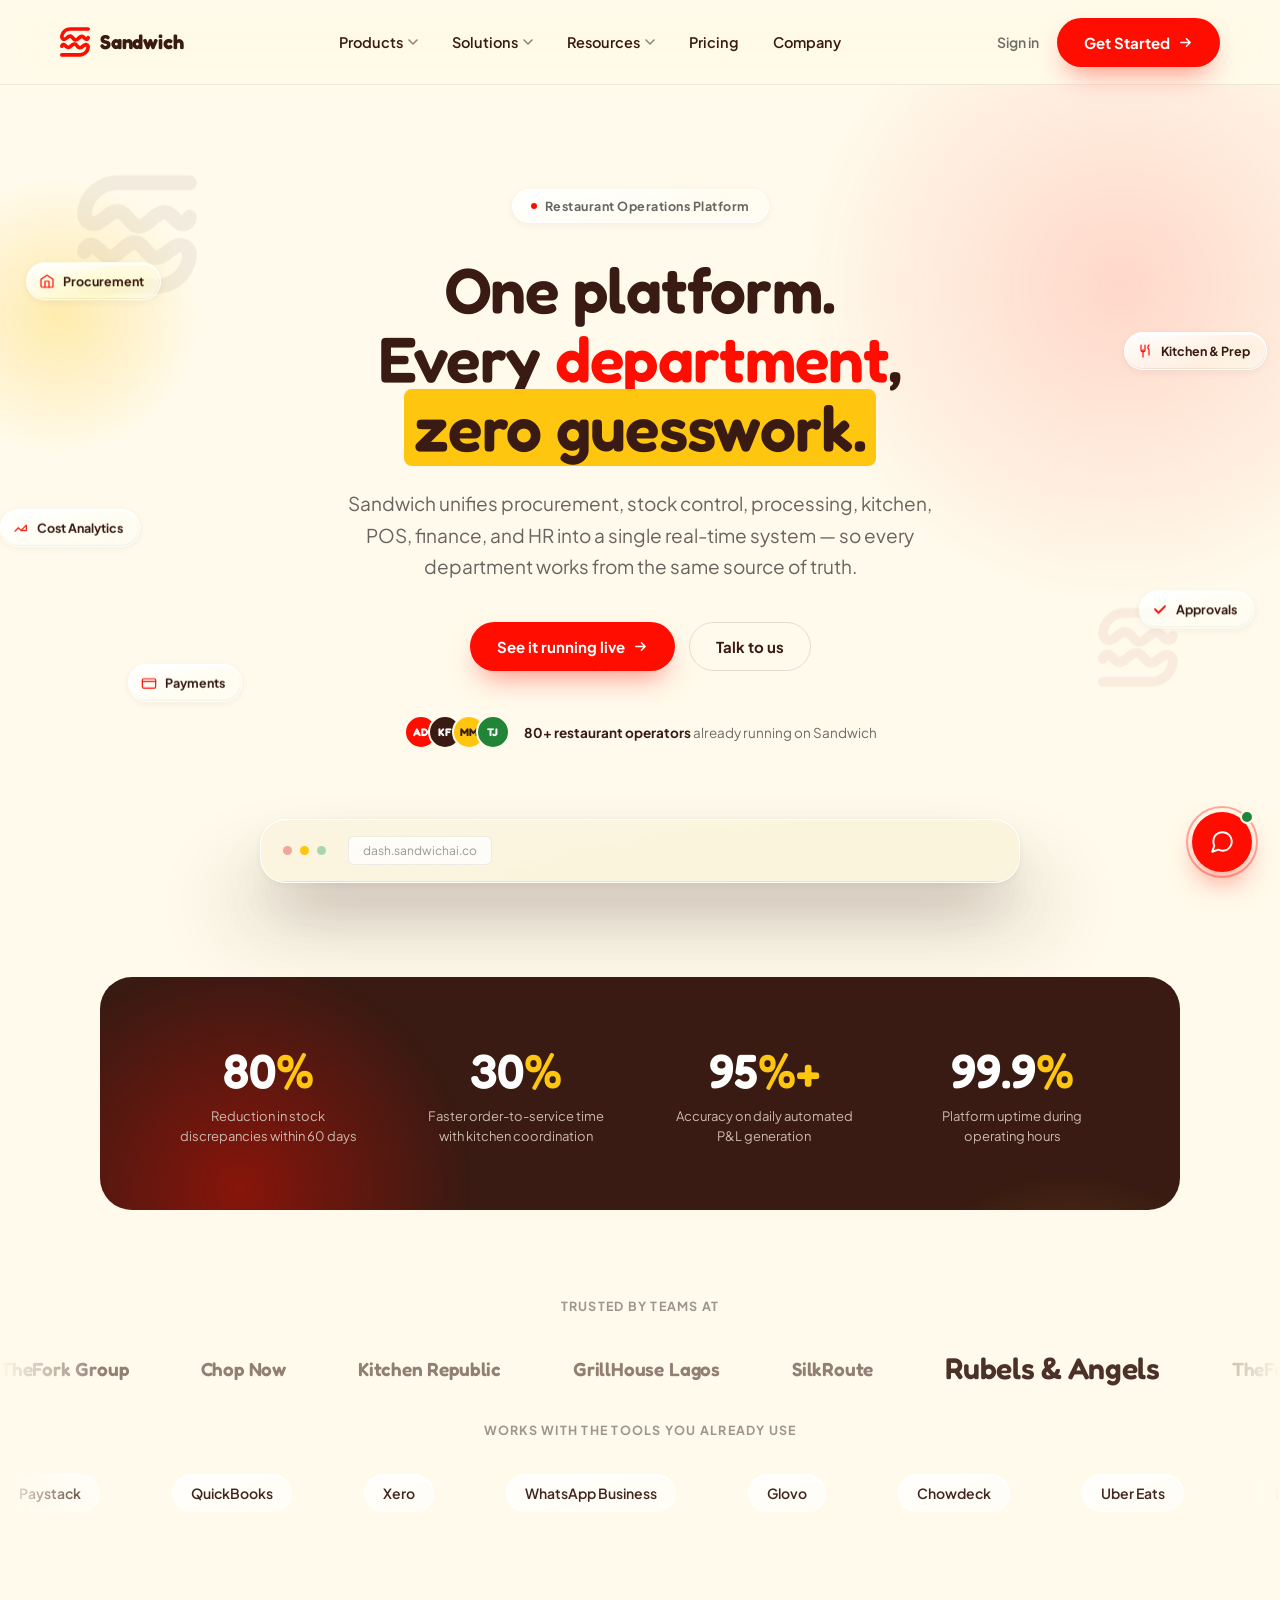
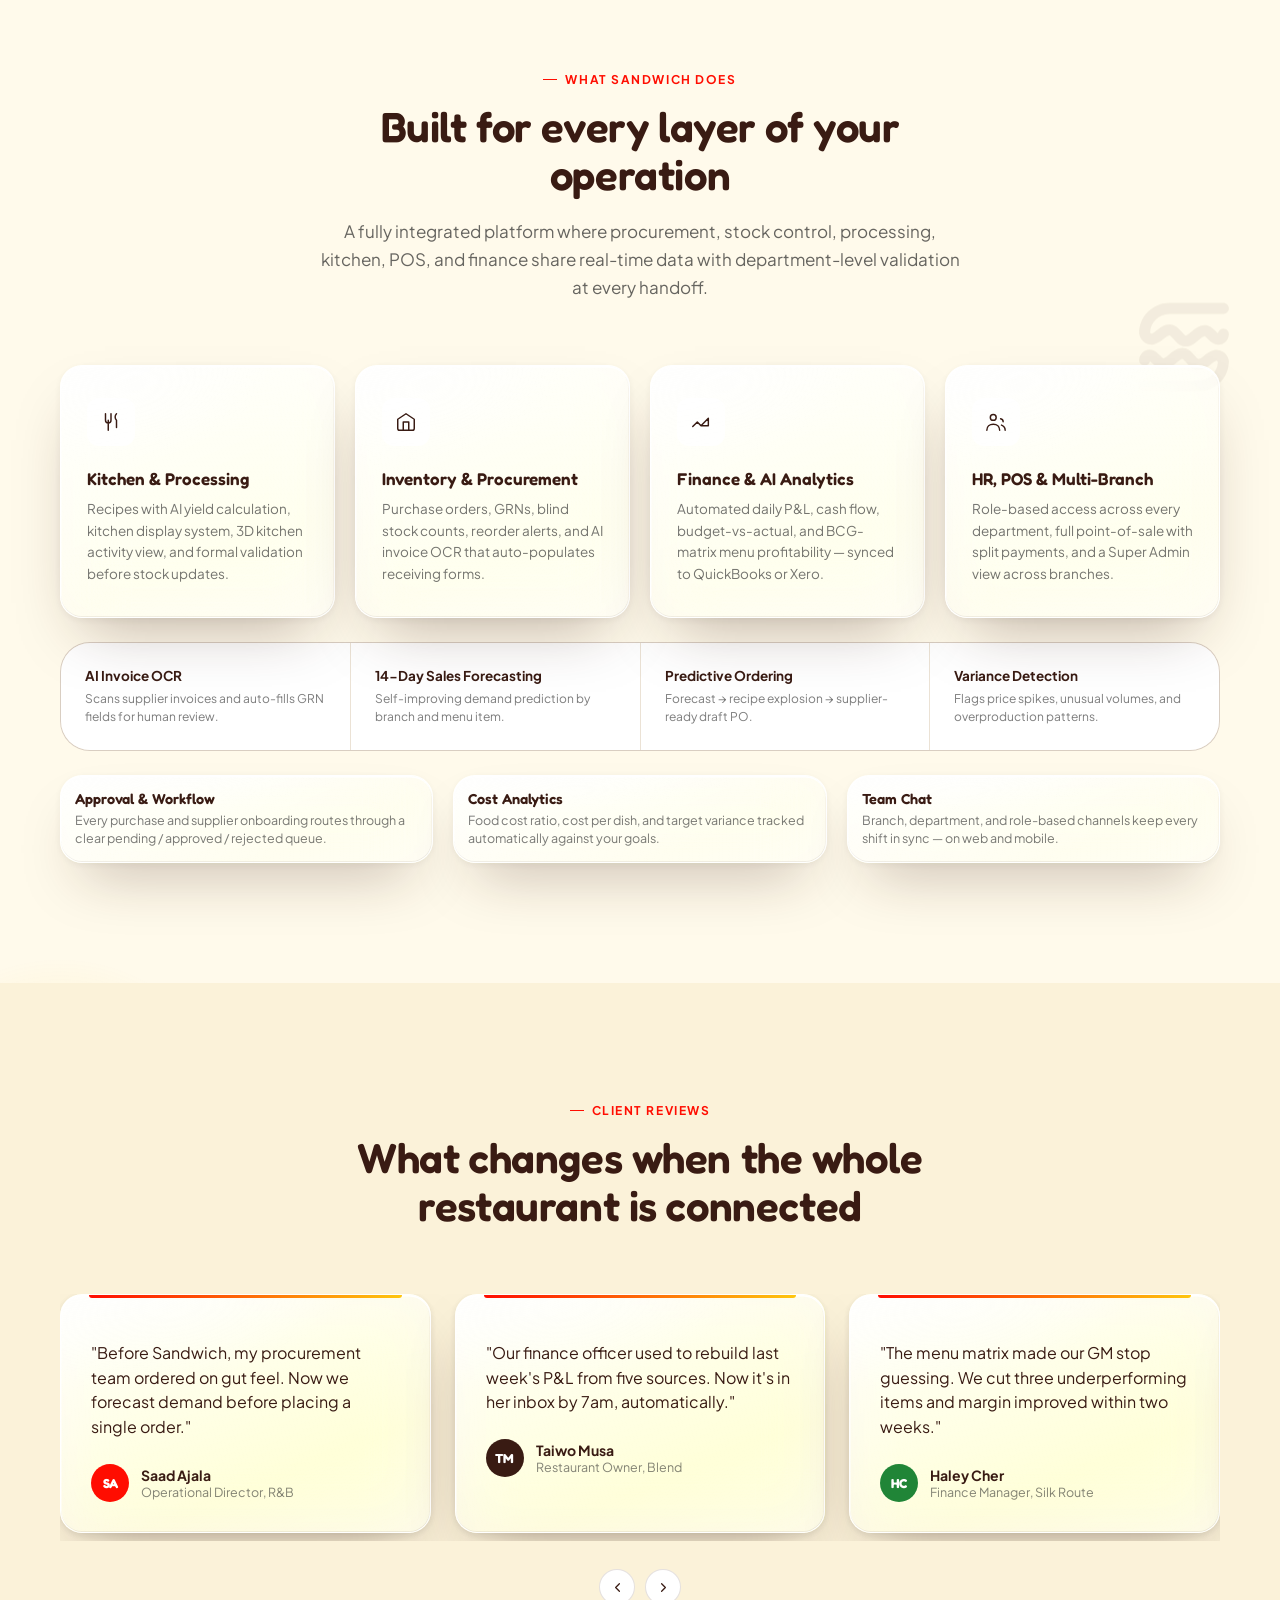
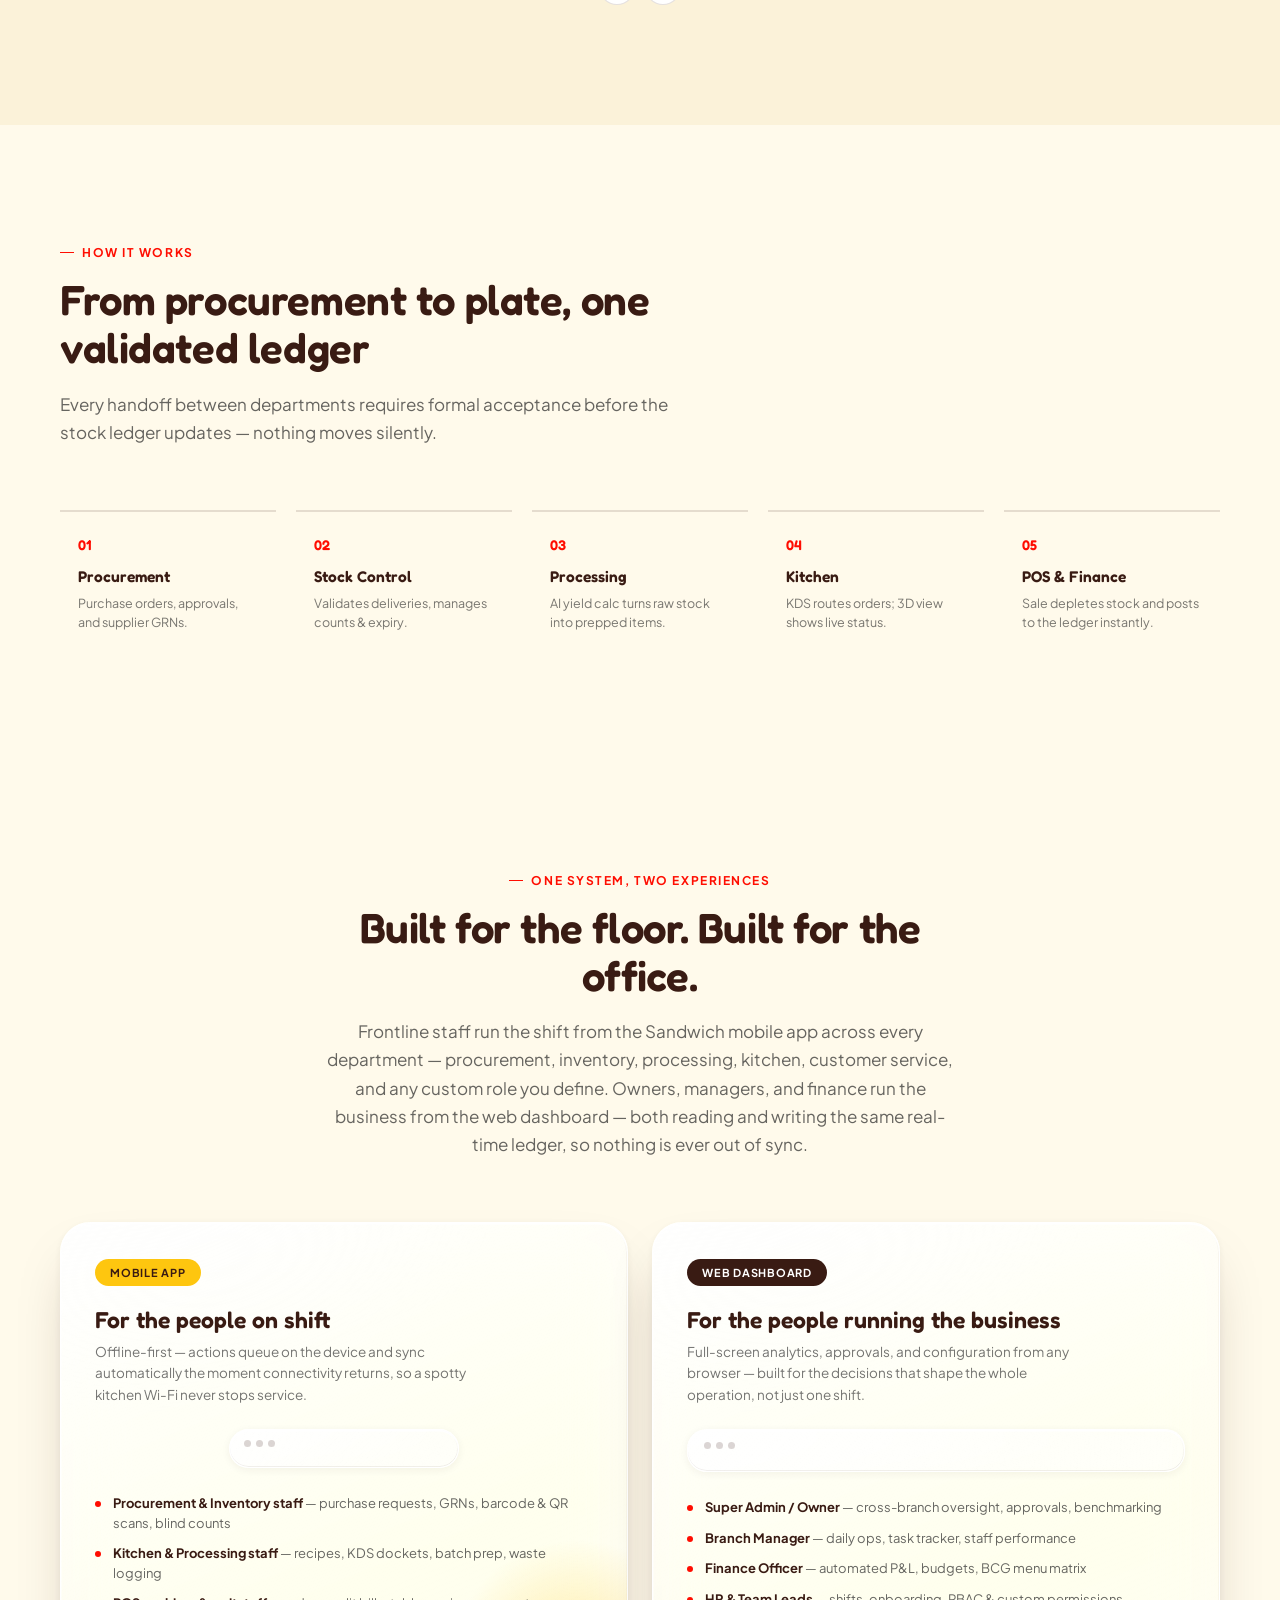
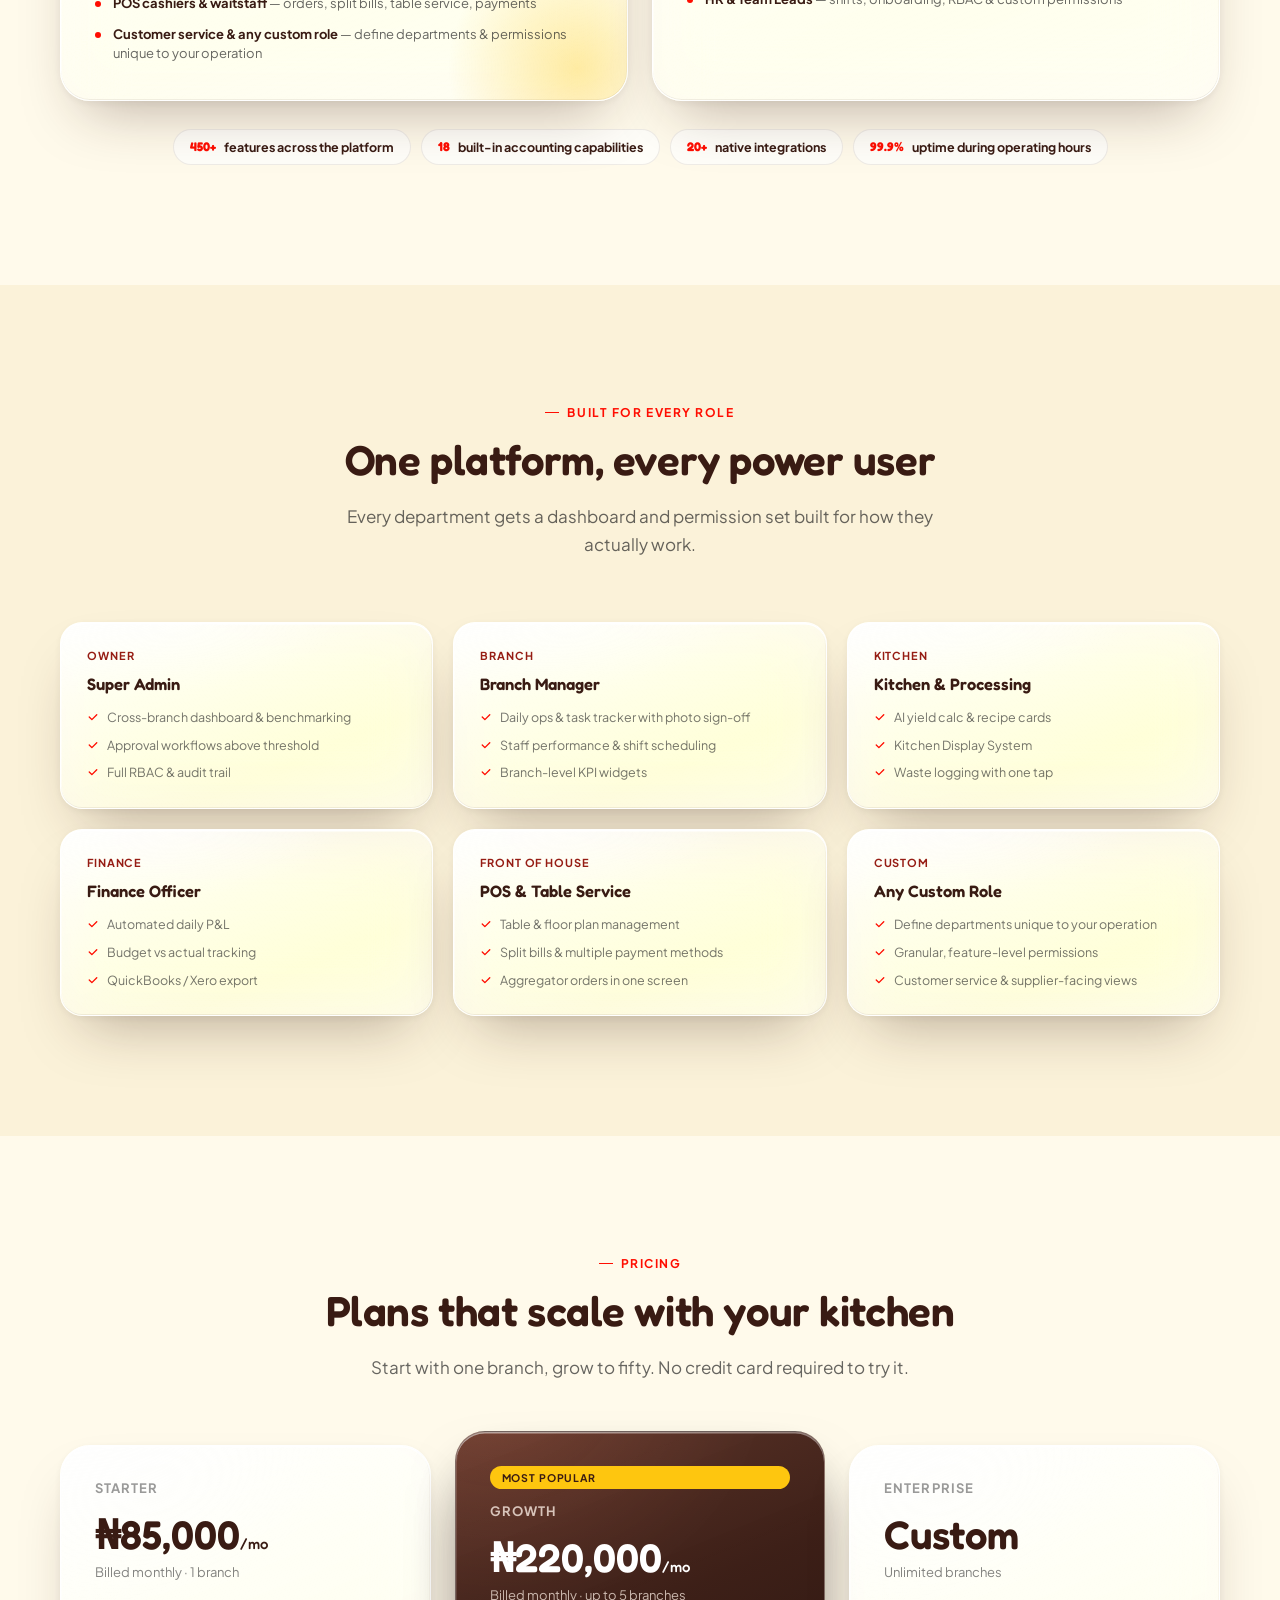
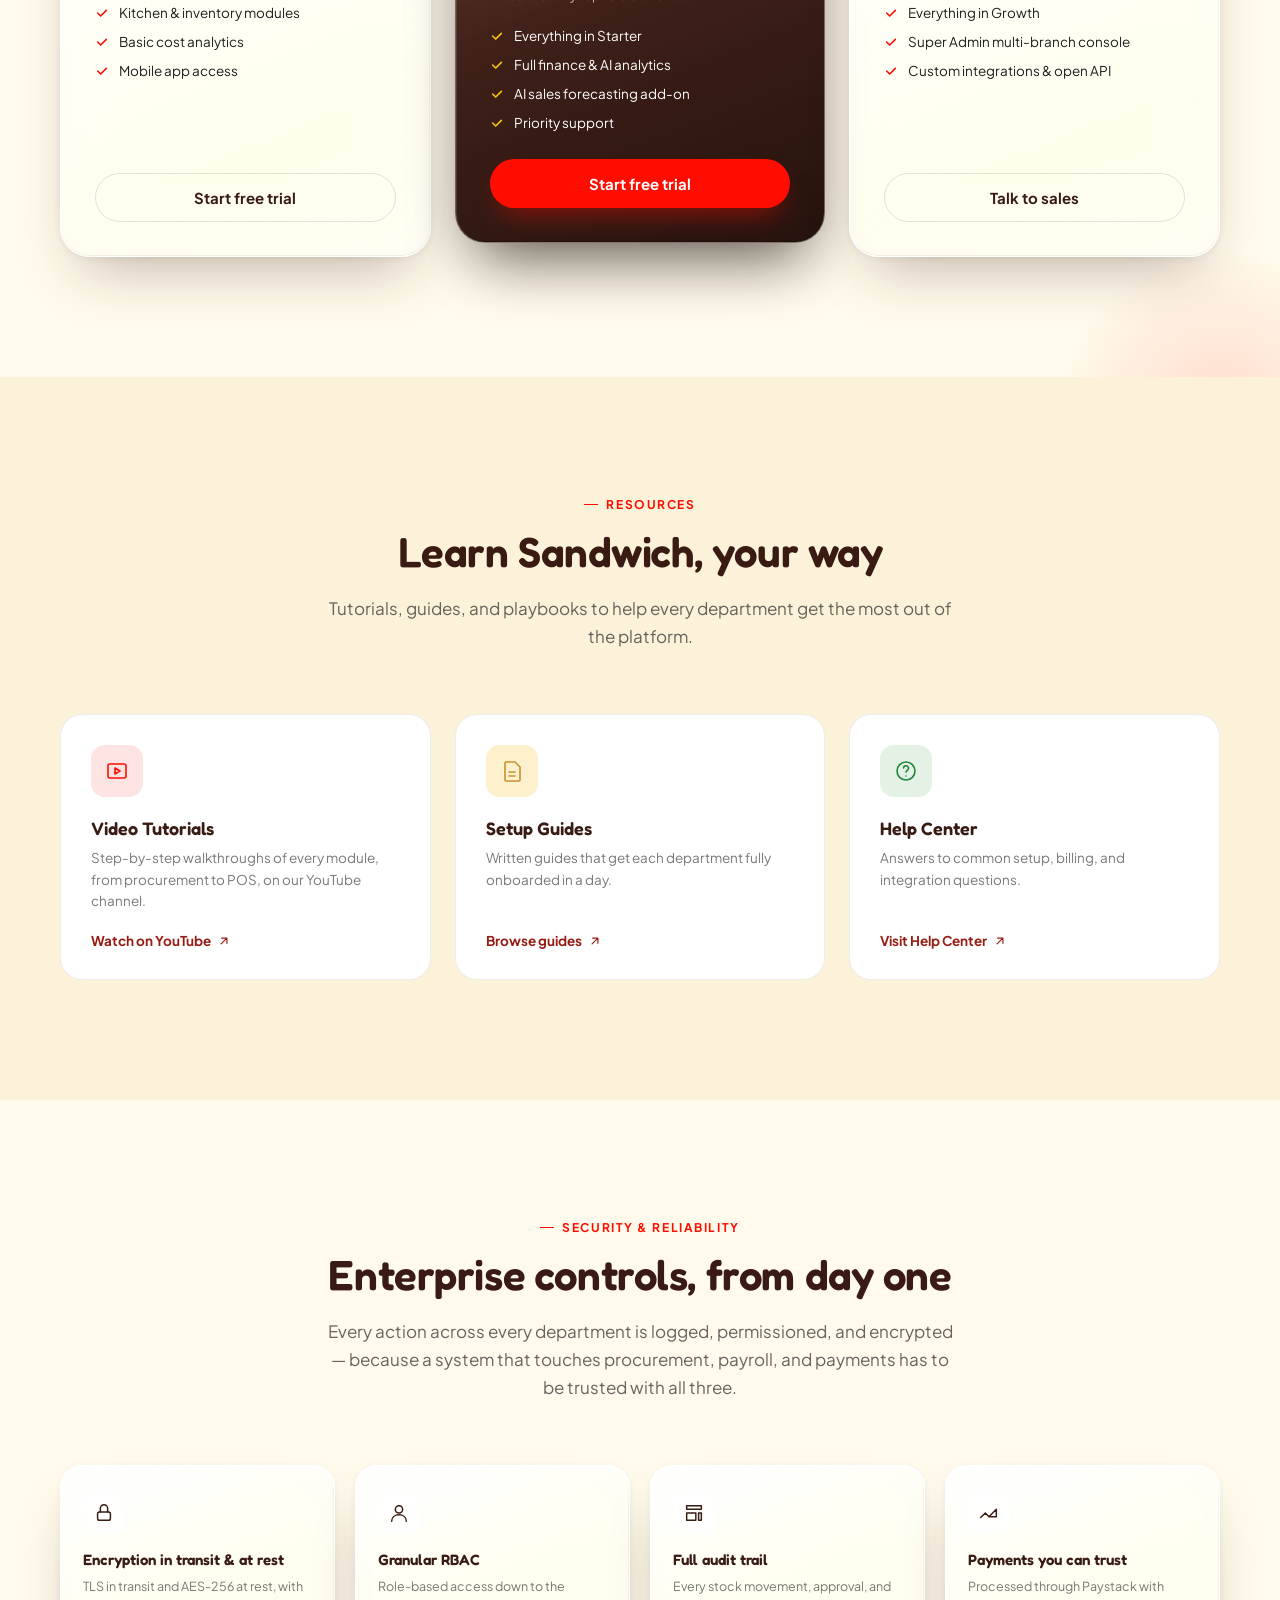
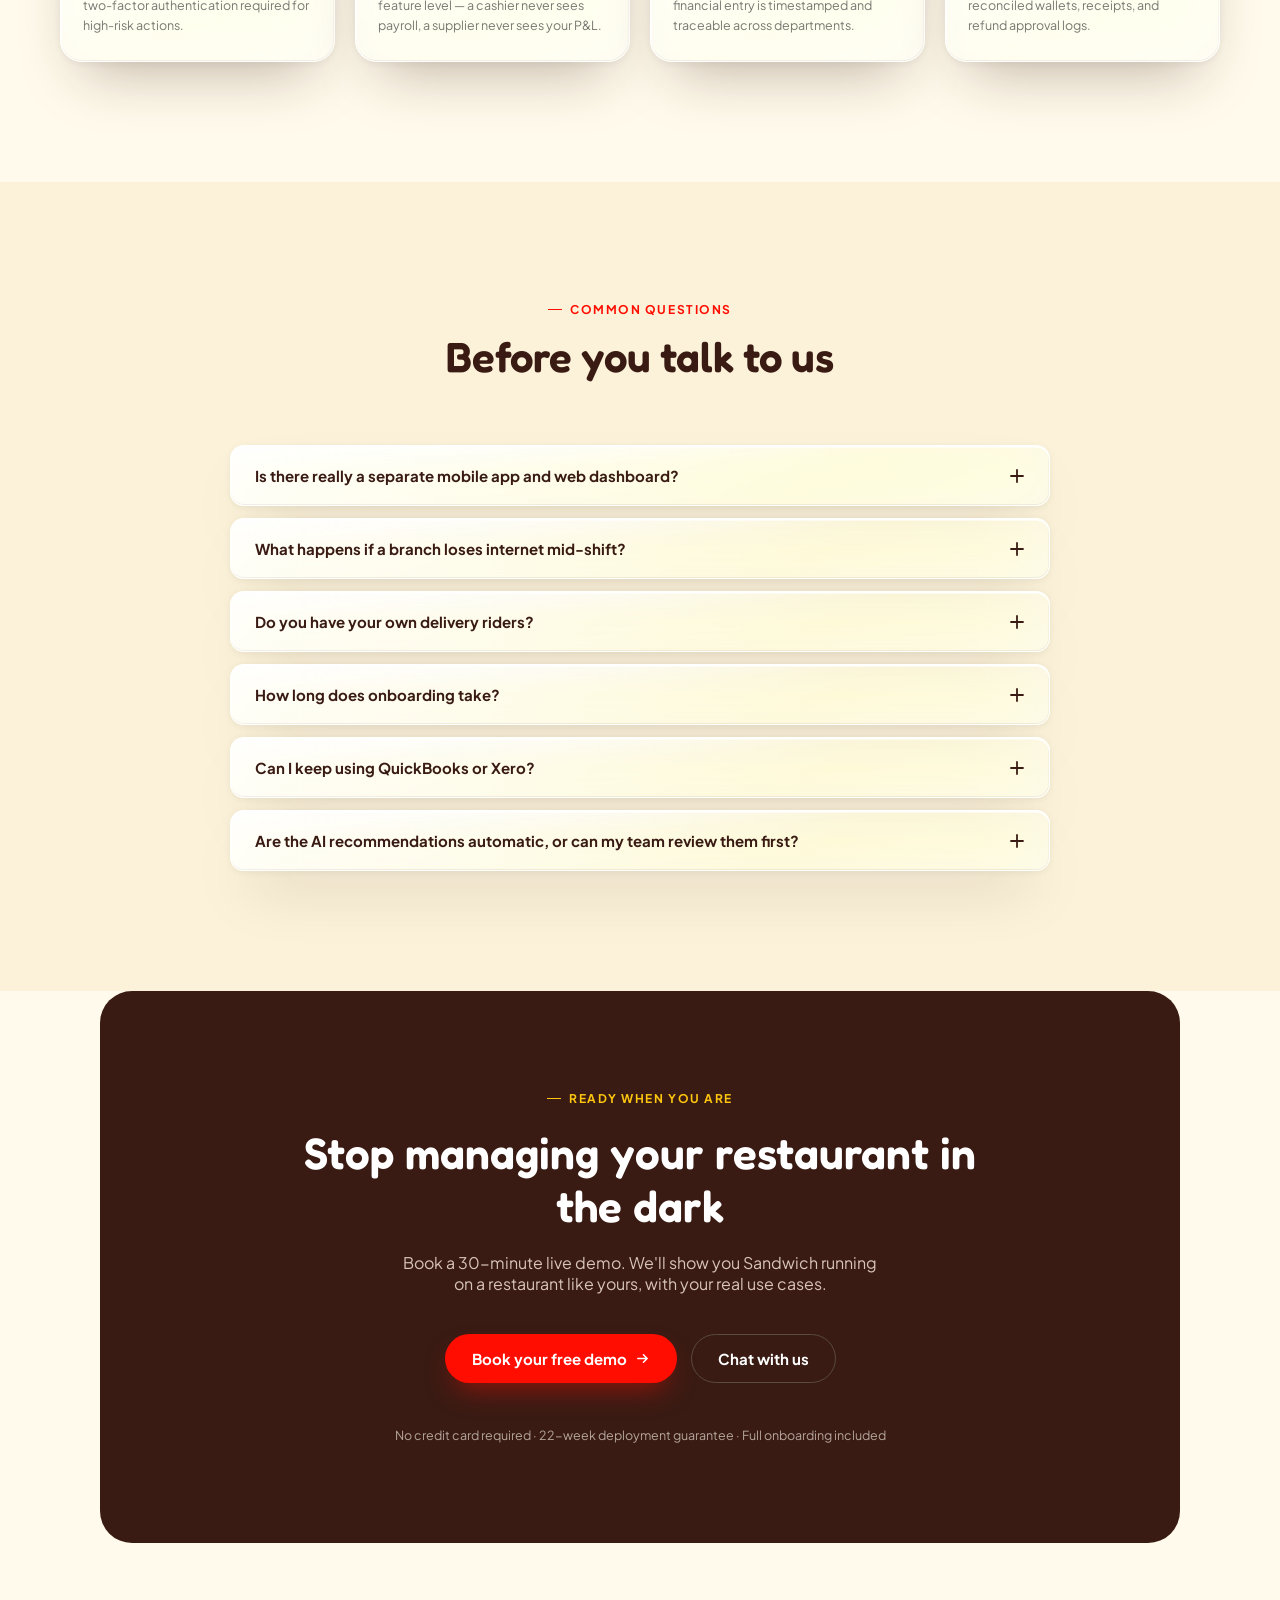
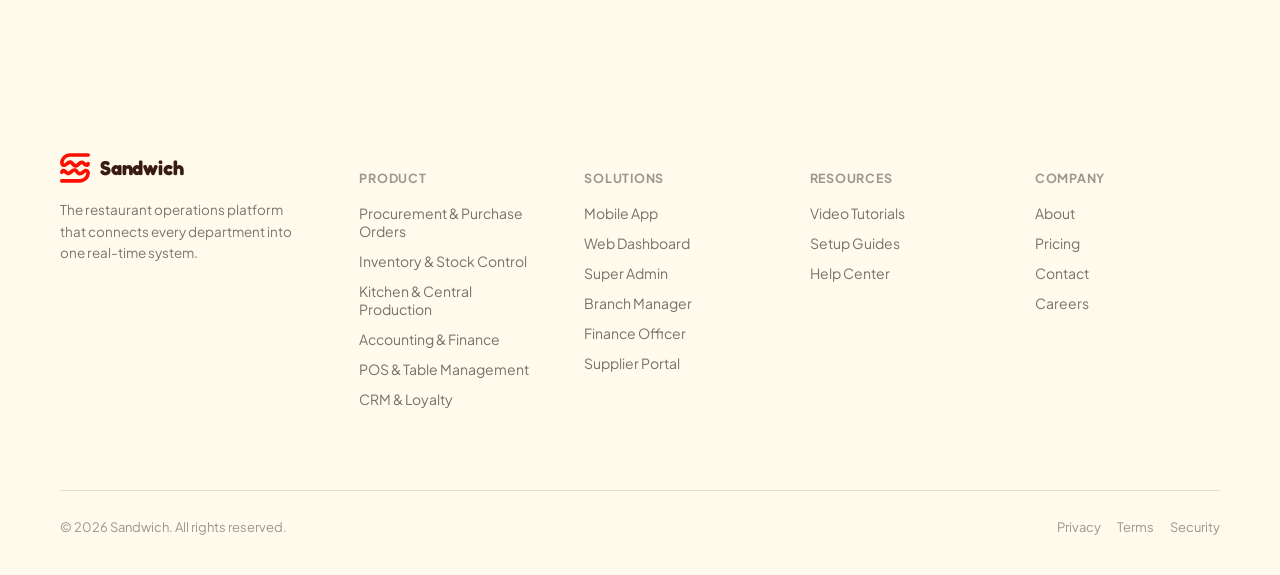
==== commit 1f033ca2: "added module module" ====
--- a/index.html
+++ b/index.html
@@ -6,7 +6,7 @@
 <title>Sandwich — Restaurant Operations Platform</title>
 <link rel="preconnect" href="https://fonts.googleapis.com">
 <link rel="preconnect" href="https://fonts.gstatic.com" crossorigin>
-<link rel="icon" href="[data-uri]">
+
 
 <link href="https://fonts.googleapis.com/css2?family=Fredoka:wght@500;600;700&family=Plus+Jakarta+Sans:wght@400;500;600;700;800&display=swap" rel="stylesheet">
 <link rel="stylesheet" href="style.css">
@@ -27,7 +27,7 @@
 
 <header class="site">
   <div class="wrap nav">
-    <a href="#" class="logo"><svg class="mark"><use href="#emblem"/></svg>Sandwich</a>
+    <a href="index.html" class="logo"><svg class="mark"><use href="#emblem"/></svg>Sandwich</a>
 
     <nav class="navlinks">
       <div class="navitem">
@@ -37,33 +37,33 @@
           <div class="mega-cols">
             <div>
               <div class="mega-col-h">Operations</div>
-              <a href="#" class="mega-link"><span class="dot"></span>Procurement &amp; Purchase Orders</a>
-              <a href="#" class="mega-link"><span class="dot"></span>Inventory &amp; Stock Control</a>
-              <a href="#" class="mega-link"><span class="dot"></span>Supplier Management</a>
-              <a href="#" class="mega-link"><span class="dot"></span>Recipe Management &amp; AI Yield Calc</a>
-              <a href="#" class="mega-link"><span class="dot"></span>Kitchen, Central Production &amp; KDS</a>
-              <a href="#" class="mega-link"><span class="dot"></span>Inter-Branch Transfers &amp; Logistics</a>
+              <a href="module.html?slug=procurement" class="mega-link"><span class="dot"></span>Procurement &amp; Purchase Orders</a>
+              <a href="module.html?slug=inventory" class="mega-link"><span class="dot"></span>Inventory &amp; Stock Control</a>
+              <a href="module.html?slug=suppliers" class="mega-link"><span class="dot"></span>Supplier Management</a>
+              <a href="module.html?slug=recipes" class="mega-link"><span class="dot"></span>Recipe Management &amp; AI Yield Calc</a>
+              <a href="module.html?slug=kitchen" class="mega-link"><span class="dot"></span>Kitchen, Central Production &amp; KDS</a>
+              <a href="module.html?slug=transfers" class="mega-link"><span class="dot"></span>Inter-Branch Transfers &amp; Logistics</a>
             </div>
             <div>
               <div class="mega-col-h">Money &amp; Growth</div>
-              <a href="#" class="mega-link"><span class="dot"></span>Accounting &amp; Finance</a>
-              <a href="#" class="mega-link"><span class="dot"></span>Budgets &amp; Cost Analytics</a>
-              <a href="#" class="mega-link"><span class="dot"></span>AI Forecasting &amp; Predictive Ordering</a>
-              <a href="#" class="mega-link"><span class="dot"></span>Payments &amp; Wallets</a>
-              <a href="#" class="mega-link"><span class="dot"></span>Reports &amp; Business Intelligence</a>
+              <a href="module.html?slug=accounting" class="mega-link"><span class="dot"></span>Accounting &amp; Finance</a>
+              <a href="module.html?slug=budgets" class="mega-link"><span class="dot"></span>Budgets &amp; Cost Analytics</a>
+              <a href="module.html?slug=forecasting" class="mega-link"><span class="dot"></span>AI Forecasting &amp; Predictive Ordering</a>
+              <a href="module.html?slug=payments" class="mega-link"><span class="dot"></span>Payments &amp; Wallets</a>
+              <a href="module.html?slug=reports" class="mega-link"><span class="dot"></span>Reports &amp; Business Intelligence</a>
             </div>
             <div>
               <div class="mega-col-h">Front of House &amp; People</div>
-              <a href="#" class="mega-link"><span class="dot"></span>POS &amp; Table Management</a>
-              <a href="#" class="mega-link"><span class="dot"></span>Online Ordering &amp; Aggregators</a>
-              <a href="#" class="mega-link"><span class="dot"></span>CRM, Loyalty &amp; Gift Cards</a>
-              <a href="#" class="mega-link"><span class="dot"></span>Team Chat, RBAC &amp; Custom Roles</a>
-              <a href="#" class="mega-link"><span class="dot"></span>Branches &amp; Multi-Location</a>
+              <a href="module.html?slug=pos" class="mega-link"><span class="dot"></span>POS &amp; Table Management</a>
+              <a href="module.html?slug=online-ordering" class="mega-link"><span class="dot"></span>Online Ordering &amp; Aggregators</a>
+              <a href="module.html?slug=crm" class="mega-link"><span class="dot"></span>CRM, Loyalty &amp; Gift Cards</a>
+              <a href="module.html?slug=team-chat" class="mega-link"><span class="dot"></span>Team Chat, RBAC &amp; Custom Roles</a>
+              <a href="module.html?slug=branches" class="mega-link"><span class="dot"></span>Branches &amp; Multi-Location</a>
             </div>
           </div>
           <div class="mega-foot">
             <span style="font-size:12.5px; color:rgba(30,30,30,0.6);">One connected system — every module shares real-time data.</span>
-            <a href="#" class="cta-link">See all modules →</a>
+            <a href="#features" class="cta-link">See all modules →</a>
           </div>
         </div>
       </div>
@@ -172,7 +172,7 @@
         <div class="shot">
           <div class="shot-bar"><i></i><i></i><i></i><span class="url">dash.sandwichai.co</span></div>
           <div class="shot-media" id="shotMedia">
-            <img src="[data-uri]" alt="Sandwich web dashboard showing sales, active orders and revenue trend">
+            
           </div>
         </div>
       </div>
@@ -274,17 +274,17 @@
 
       <div class="shot-gallery">
         <div class="shot-gallery-card">
-          <img src="[data-uri]" alt="Approval and workflow queue inside Sandwich">
+     
           <h4>Approval &amp; Workflow</h4>
           <p>Every purchase and supplier onboarding routes through a clear pending / approved / rejected queue.</p>
         </div>
         <div class="shot-gallery-card">
-          <img src="[data-uri]